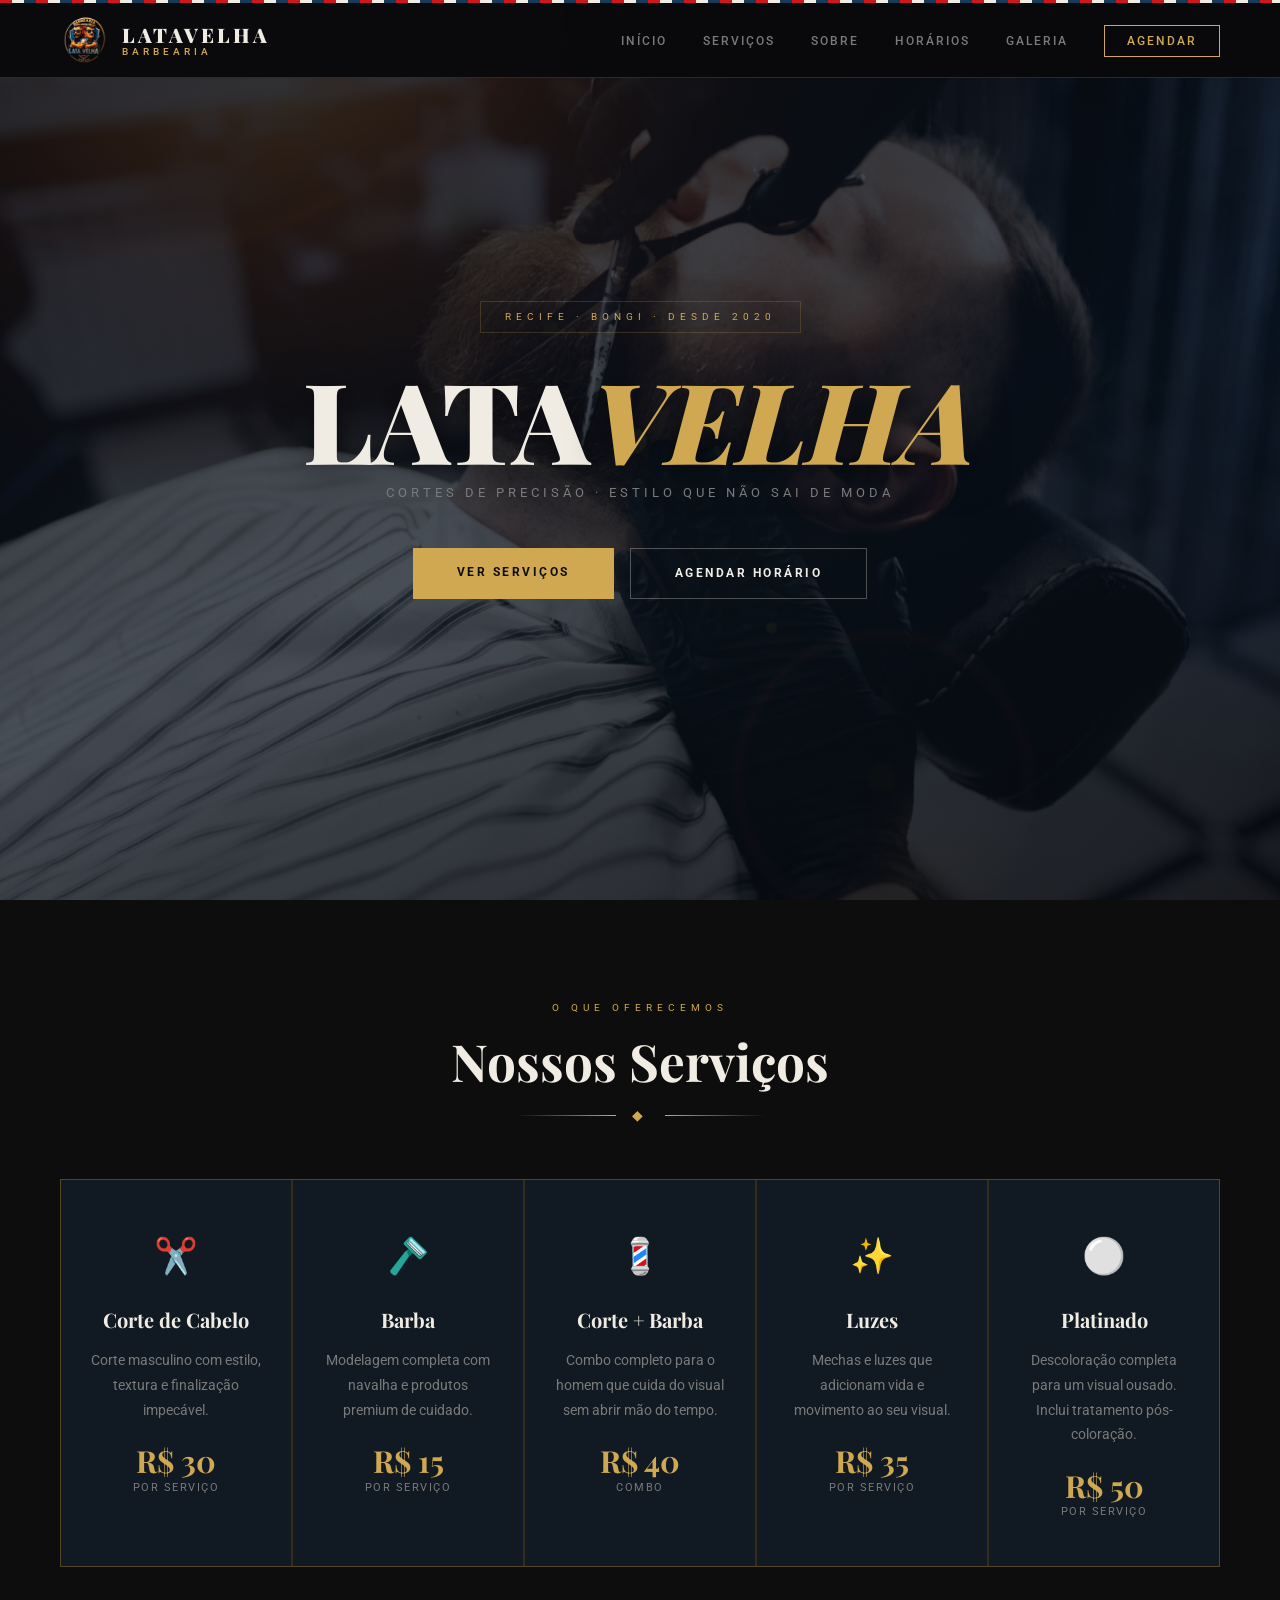
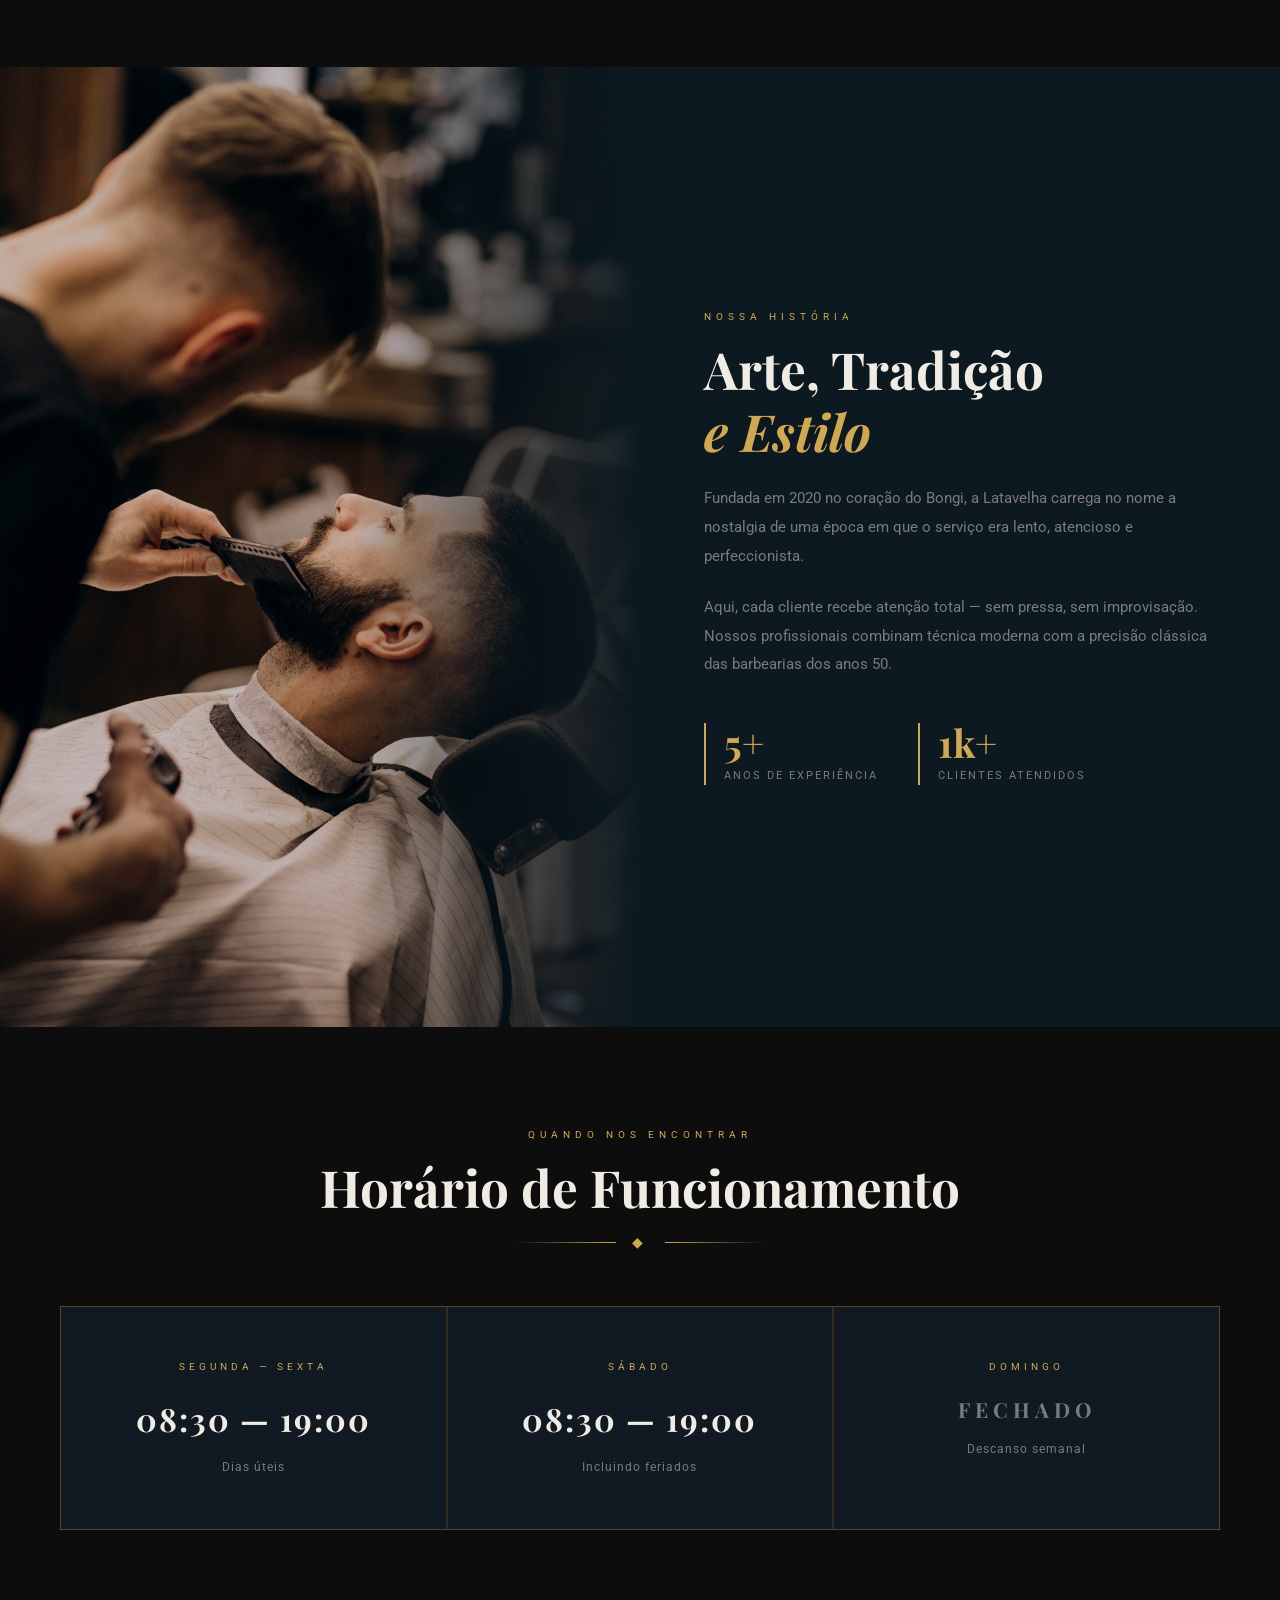
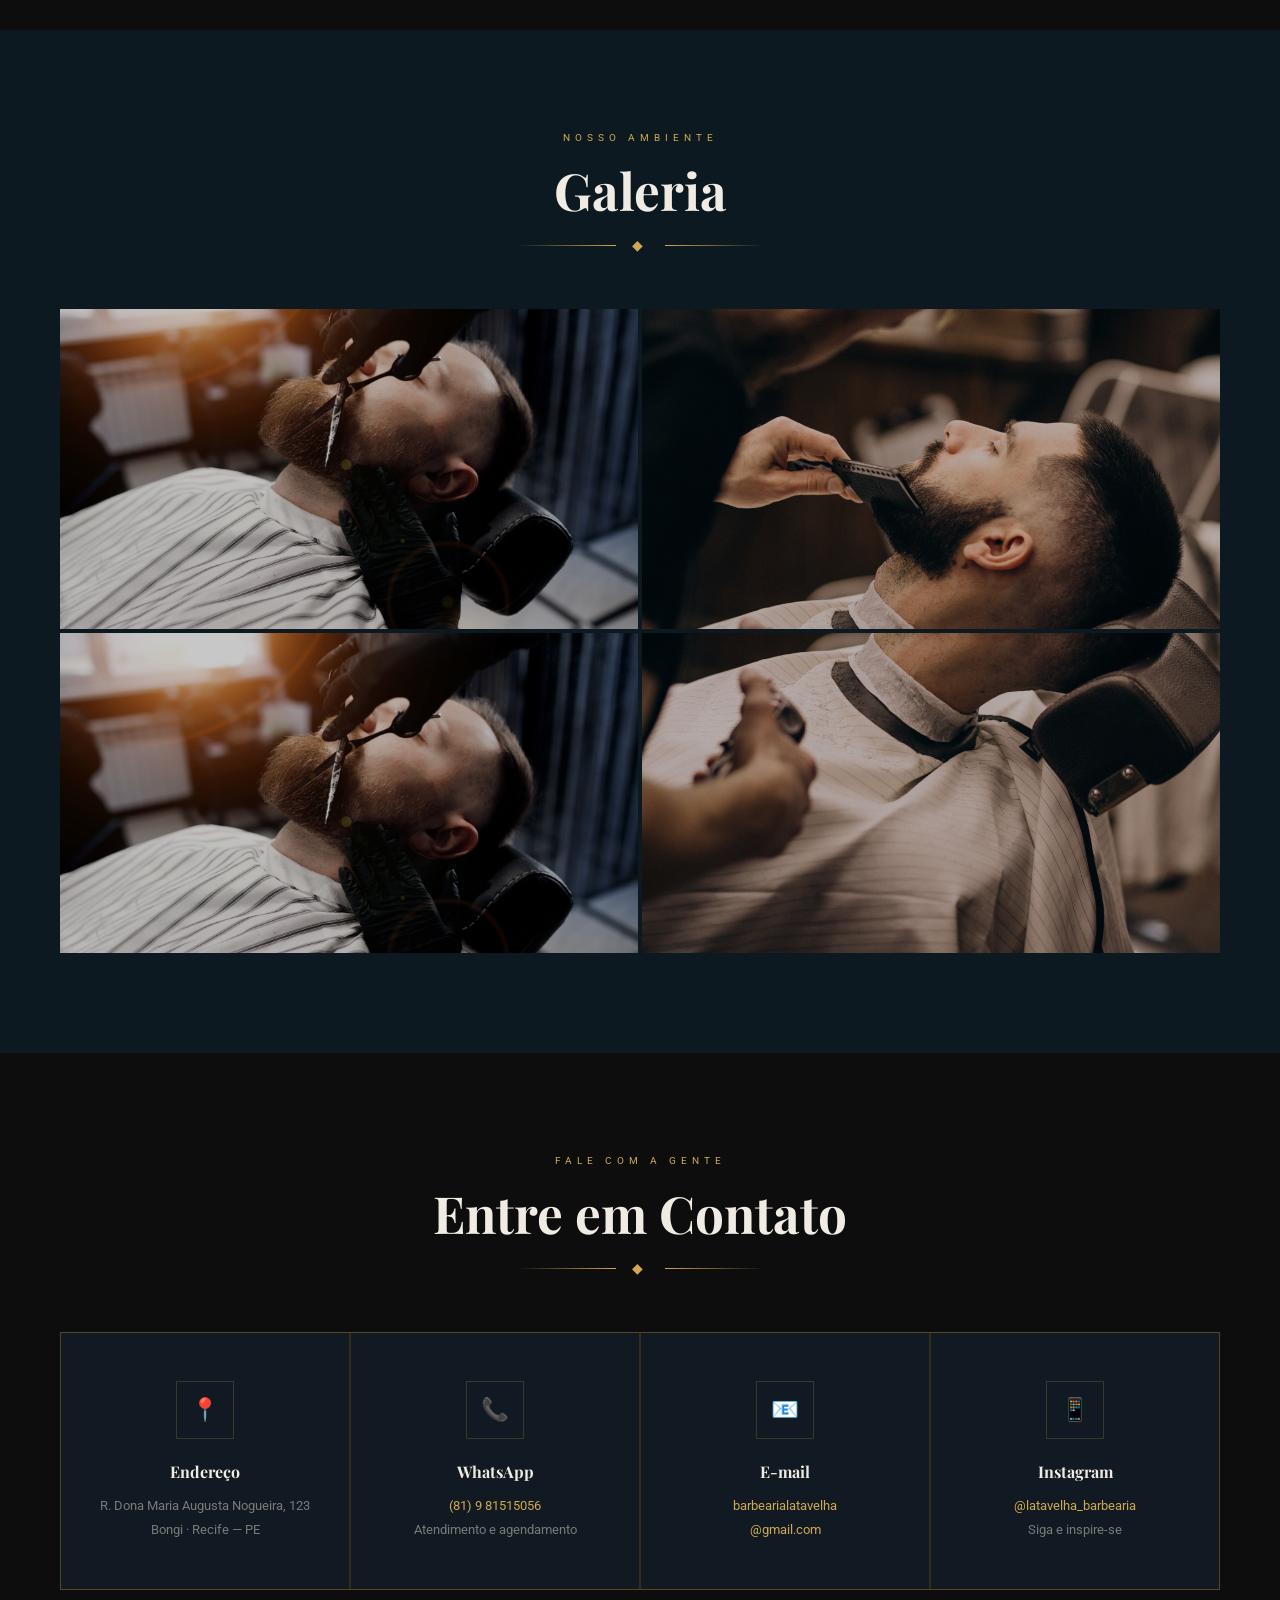
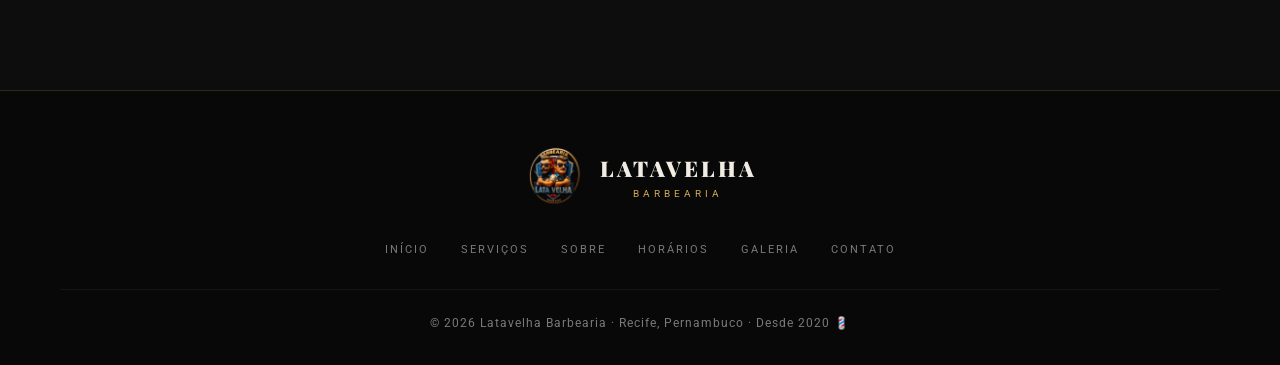
==== index.htm @ b2f41d65 "Update" ====
<!DOCTYPE html>
<html lang="pt-BR">
<head>
  <meta charset="UTF-8">
  <meta name="viewport" content="width=device-width, initial-scale=1.0">
  <title>Latavelha Barbearia — Recife</title>
  <link rel="preconnect" href="https://fonts.googleapis.com">
  <link rel="preconnect" href="https://fonts.gstatic.com" crossorigin>
  <link href="https://fonts.googleapis.com/css2?family=Playfair+Display:ital,wght@0,400;0,700;0,900;1,400&family=Roboto:wght@300;400;500;700&display=swap" rel="stylesheet">
  <link rel="stylesheet" href="style.css">
</head>
<body>

  <!-- NAVBAR -->
  <nav>
    <div class="pole-stripe"></div>
    <div class="nav-inner">
      <a href="#inicio" class="nav-logo">
        <img src="images/Logo.png" alt="Latavelha Barbearia">
        <div class="nav-logo-text">
          <span class="brand-main">Latavelha</span>
          <span class="brand-sub">Barbearia</span>
        </div>
      </a>
      <ul class="nav-links">
        <li><a href="#inicio">Início</a></li>
        <li><a href="#servicos">Serviços</a></li>
        <li><a href="#sobre">Sobre</a></li>
        <li><a href="#horarios">Horários</a></li>
        <li><a href="#galeria">Galeria</a></li>
        <li><a href="#contato" class="nav-cta">Agendar</a></li>
      </ul>
    </div>
  </nav>

  <!-- HERO -->
  <section class="hero" id="inicio">
    <div class="hero-bg"></div>
    <div class="particle" style="left: 10%; animation-delay: 0s;"></div>
    <div class="particle" style="left: 28%; animation-delay: 3s;"></div>
    <div class="particle" style="left: 52%; animation-delay: 6s;"></div>
    <div class="particle" style="left: 74%; animation-delay: 9s;"></div>
    <div class="particle" style="left: 90%; animation-delay: 12s;"></div>
    <div class="hero-content">
      <span class="hero-badge">Recife · Bongi · Desde 2020</span>
      <h1>LATA<em>VELHA</em></h1>
      <p class="hero-tagline">Cortes de precisão · Estilo que não sai de moda</p>
      <div class="hero-actions">
        <a href="#servicos" class="btn btn-primary">Ver Serviços</a>
        <a href="#contato" class="btn btn-outline">Agendar Horário</a>
      </div>
    </div>
  </section>

  <!-- SERVIÇOS -->
  <section class="section-wrap" id="servicos">
    <div class="container">
      <span class="section-label reveal">O que oferecemos</span>
      <h2 class="section-title reveal">Nossos Serviços</h2>
      <div class="ornament reveal">◆</div>

      <div class="services-grid">
        <div class="service-card reveal">
          <span class="service-icon">✂️</span>
          <h3>Corte de Cabelo</h3>
          <p>Corte masculino com estilo, textura e finalização impecável.</p>
          <div class="price">R$ 30<small>por serviço</small></div>
        </div>

        <div class="service-card reveal">
          <span class="service-icon">🪒</span>
          <h3>Barba</h3>
          <p>Modelagem completa com navalha e produtos premium de cuidado.</p>
          <div class="price">R$ 15<small>por serviço</small></div>
        </div>

        <div class="service-card reveal">
          <span class="service-icon">💈</span>
          <h3>Corte + Barba</h3>
          <p>Combo completo para o homem que cuida do visual sem abrir mão do tempo.</p>
          <div class="price">R$ 40<small>combo</small></div>
        </div>

        <div class="service-card reveal">
          <span class="service-icon">✨</span>
          <h3>Luzes</h3>
          <p>Mechas e luzes que adicionam vida e movimento ao seu visual.</p>
          <div class="price">R$ 35<small>por serviço</small></div>
        </div>

        <div class="service-card reveal">
          <span class="service-icon">⚪</span>
          <h3>Platinado</h3>
          <p>Descoloração completa para um visual ousado. Inclui tratamento pós-coloração.</p>
          <div class="price">R$ 50<small>por serviço</small></div>
        </div>
      </div>
    </div>
  </section>

  <!-- SOBRE -->
  <section id="sobre" style="padding: 0;">
    <div class="about-split">
      <div class="about-image reveal">
        <img src="images/barbershop02.jpg" alt="Interior da Latavelha Barbearia">
      </div>
      <div class="about-content reveal">
        <span class="section-label">Nossa história</span>
        <h2 class="section-title">Arte, Tradição<br><em style="color: var(--gold); font-style: italic;">e Estilo</em></h2>
        <p>Fundada em 2020 no coração do Bongi, a Latavelha carrega no nome a nostalgia de uma época em que o serviço era lento, atencioso e perfeccionista.</p>
        <p>Aqui, cada cliente recebe atenção total — sem pressa, sem improvisação. Nossos profissionais combinam técnica moderna com a precisão clássica das barbearias dos anos 50.</p>
        <div class="about-stat">
          <div class="stat-item">
            <div class="stat-number">5+</div>
            <div class="stat-label">Anos de experiência</div>
          </div>
          <div class="stat-item">
            <div class="stat-number">1k+</div>
            <div class="stat-label">Clientes atendidos</div>
          </div>
        </div>
      </div>
    </div>
  </section>

  <!-- HORÁRIOS -->
  <section class="section-wrap" id="horarios">
    <div class="container">
      <span class="section-label reveal">Quando nos encontrar</span>
      <h2 class="section-title reveal">Horário de Funcionamento</h2>
      <div class="ornament reveal">◆</div>

      <div class="hours-container reveal">
        <div class="hours-block">
          <div class="day-label">Segunda — Sexta</div>
          <div class="time-display">08:30 — 19:00</div>
          <div class="day-range">Dias úteis</div>
        </div>
        <div class="hours-block">
          <div class="day-label">Sábado</div>
          <div class="time-display">08:30 — 19:00</div>
          <div class="day-range">Incluindo feriados</div>
        </div>
        <div class="hours-block">
          <div class="day-label">Domingo</div>
          <div class="time-display closed">FECHADO</div>
          <div class="day-range">Descanso semanal</div>
        </div>
      </div>
    </div>
  </section>

  <!-- GALERIA -->
  <section class="section-wrap alt" id="galeria">
    <div class="container">
      <span class="section-label reveal">Nosso ambiente</span>
      <h2 class="section-title reveal">Galeria</h2>
      <div class="ornament reveal">◆</div>

      <div class="gallery-grid reveal">
        <div class="gallery-item">
          <img src="images/barbershop01.jpg" alt="Serviço de barba">
          <div class="gallery-item-overlay">
            <span class="gallery-item-label">Barba com navalha</span>
          </div>
        </div>
        <div class="gallery-item">
          <img src="images/barbershop02.jpg" alt="Corte de cabelo">
          <div class="gallery-item-overlay">
            <span class="gallery-item-label">Corte com precisão</span>
          </div>
        </div>
        <div class="gallery-item">
          <img src="images/barbershop01.jpg" alt="Detalhe do trabalho" style="object-position: top;">
          <div class="gallery-item-overlay">
            <span class="gallery-item-label">Atenção ao detalhe</span>
          </div>
        </div>
        <div class="gallery-item">
          <img src="images/barbershop02.jpg" alt="Barbeiro profissional" style="object-position: bottom;">
          <div class="gallery-item-overlay">
            <span class="gallery-item-label">Profissionais dedicados</span>
          </div>
        </div>
      </div>
    </div>
  </section>

  <!-- CONTATO -->
  <section class="section-wrap" id="contato">
    <div class="container">
      <span class="section-label reveal">Fale com a gente</span>
      <h2 class="section-title reveal">Entre em Contato</h2>
      <div class="ornament reveal">◆</div>

      <div class="contact-grid reveal">
        <div class="contact-card">
          <div class="contact-icon">📍</div>
          <h4>Endereço</h4>
          <p>R. Dona Maria Augusta Nogueira, 123<br>Bongi · Recife — PE</p>
        </div>
        <div class="contact-card">
          <div class="contact-icon">📞</div>
          <h4>WhatsApp</h4>
          <p><a href="https://wa.me/5581981515056">(81) 9 81515056</a><br>Atendimento e agendamento</p>
        </div>
        <div class="contact-card">
          <div class="contact-icon">📧</div>
          <h4>E-mail</h4>
          <p><a href="mailto:barbearialatavelha@gmail.com">barbearialatavelha<br>@gmail.com</a></p>
        </div>
        <div class="contact-card">
          <div class="contact-icon">📱</div>
          <h4>Instagram</h4>
          <p><a href="https://instagram.com/latavelha_barbearia" target="_blank">@latavelha_barbearia</a><br>Siga e inspire-se</p>
        </div>
      </div>
    </div>
  </section>

  <!-- FOOTER -->
  <footer>
    <div class="footer-logo">
      <img src="images/Logo.png" alt="Logo Latavelha Barbearia">
      <div class="footer-logo-text">
        <div class="brand-main">Latavelha</div>
        <div class="brand-sub">Barbearia</div>
      </div>
    </div>
    <ul class="footer-nav">
      <li><a href="#inicio">Início</a></li>
      <li><a href="#servicos">Serviços</a></li>
      <li><a href="#sobre">Sobre</a></li>
      <li><a href="#horarios">Horários</a></li>
      <li><a href="#galeria">Galeria</a></li>
      <li><a href="#contato">Contato</a></li>
    </ul>
    <div class="footer-divider"></div>
    <p class="copy">© 2026 Latavelha Barbearia · Recife, Pernambuco · Desde 2020 💈</p>
  </footer>

  <script>
    // Scroll reveal via IntersectionObserver
    const observer = new IntersectionObserver((entries) => {
      entries.forEach(entry => {
        if (entry.isIntersecting) {
          entry.target.classList.add('active');
        }
      });
    }, { threshold: 0.1, rootMargin: '0px 0px -60px 0px' });

    document.querySelectorAll('.reveal').forEach(el => observer.observe(el));

    // Navbar shadow on scroll
    const navbar = document.querySelector('nav');
    window.addEventListener('scroll', () => {
      navbar.style.boxShadow = window.scrollY > 60
        ? '0 4px 28px rgba(0,0,0,0.55)'
        : 'none';
    }, { passive: true });

    // Hero parallax
    const heroBg = document.querySelector('.hero-bg');
    window.addEventListener('scroll', () => {
      const scrolled = window.scrollY;
      if (scrolled < window.innerHeight) {
        heroBg.style.transform = `scale(1.05) translateY(${scrolled * 0.28}px)`;
      }
    }, { passive: true });
  </script>

</body>
</html>
---- style.css ----
/* ================================================
   LATAVELHA BARBEARIA — Stylesheet
   Modern Classic · Estética Anos 50
   ================================================ */

/* ===== TOKENS ===== */
:root {
  --bg-main:     #0d0d0d;
  --bg-surface:  #0c1920;
  --bg-card:     #111a22;
  --gold:        #cfa851;
  --gold-light:  #e8c97d;
  --gold-dark:   #8a6420;
  --red:         #cc181e;
  --text-primary:   #f0ece4;
  --text-secondary: #7a7a7a;
  --border-gold: rgba(207, 168, 81, 0.2);
  --transition:  0.35s cubic-bezier(0.4, 0, 0.2, 1);
}

/* ===== RESET ===== */
*, *::before, *::after {
  margin: 0;
  padding: 0;
  box-sizing: border-box;
}

html { scroll-behavior: smooth; }

body {
  font-family: 'Roboto', sans-serif;
  background-color: var(--bg-main);
  color: var(--text-primary);
  overflow-x: hidden;
  line-height: 1.6;
}

img { display: block; max-width: 100%; }

/* ===== ORNAMENTAL DIVIDER ===== */
.ornament {
  display: flex;
  align-items: center;
  justify-content: center;
  gap: 16px;
  margin: 12px 0 52px;
  color: var(--gold);
  font-size: 0.9rem;
  letter-spacing: 6px;
}

.ornament::before,
.ornament::after {
  content: '';
  flex: 1;
  max-width: 100px;
  height: 1px;
  background: linear-gradient(90deg, transparent, var(--gold));
}

.ornament::after {
  background: linear-gradient(90deg, var(--gold), transparent);
}

/* ===== BARBER POLE STRIPE ===== */
.pole-stripe {
  height: 3px;
  background: repeating-linear-gradient(
    90deg,
    var(--red)        0px,  var(--red)        12px,
    var(--text-primary) 12px, var(--text-primary) 24px,
    #1a3a5c           24px, #1a3a5c           36px
  );
}

/* ===== NAVBAR ===== */
nav {
  position: fixed;
  top: 0;
  left: 0;
  width: 100%;
  z-index: 1000;
}

.nav-inner {
  display: flex;
  justify-content: space-between;
  align-items: center;
  padding: 12px 60px;
  background: rgba(10, 10, 12, 0.97);
  backdrop-filter: blur(12px);
  border-bottom: 1px solid var(--border-gold);
}

.nav-logo {
  display: flex;
  align-items: center;
  gap: 12px;
  text-decoration: none;
}

.nav-logo img {
  height: 50px;
  width: auto;
  object-fit: contain;
}

.nav-logo-text {
  display: flex;
  flex-direction: column;
  line-height: 1.15;
}

.nav-logo-text .brand-main {
  font-family: 'Playfair Display', serif;
  font-size: 1.25rem;
  font-weight: 900;
  color: var(--text-primary);
  letter-spacing: 3px;
  text-transform: uppercase;
}

.nav-logo-text .brand-sub {
  font-size: 0.6rem;
  font-weight: 500;
  letter-spacing: 4px;
  color: var(--gold);
  text-transform: uppercase;
}

.nav-links {
  display: flex;
  gap: 36px;
  list-style: none;
}

.nav-links a {
  color: var(--text-secondary);
  text-decoration: none;
  font-size: 0.75rem;
  font-weight: 500;
  letter-spacing: 2px;
  text-transform: uppercase;
  transition: color var(--transition);
  position: relative;
  padding-bottom: 4px;
}

.nav-links a::after {
  content: '';
  position: absolute;
  bottom: 0;
  left: 0;
  width: 0;
  height: 1px;
  background: var(--gold);
  transition: width var(--transition);
}

.nav-links a:hover { color: var(--gold); }
.nav-links a:hover::after { width: 100%; }

.nav-cta {
  padding: 8px 22px !important;
  border: 1px solid var(--gold) !important;
  color: var(--gold) !important;
}

.nav-cta::after { display: none !important; }

.nav-cta:hover {
  background: var(--gold) !important;
  color: var(--bg-main) !important;
}

/* ===== HERO ===== */
.hero {
  height: 100vh;
  position: relative;
  display: flex;
  align-items: center;
  justify-content: center;
  overflow: hidden;
}

.hero-bg {
  position: absolute;
  inset: 0;
  background-image: url('images/barbershop01.jpg');
  background-size: cover;
  background-position: center 30%;
  transform: scale(1.05);
  will-change: transform;
}

.hero-bg::after {
  content: '';
  position: absolute;
  inset: 0;
  background: linear-gradient(
    160deg,
    rgba(8, 10, 15, 0.88) 0%,
    rgba(10, 20, 32, 0.72) 55%,
    rgba(8, 10, 15, 0.92) 100%
  );
}

.hero-content {
  position: relative;
  z-index: 2;
  text-align: center;
  padding: 0 20px;
  max-width: 880px;
}

.hero-badge {
  display: inline-block;
  font-size: 0.65rem;
  letter-spacing: 5px;
  text-transform: uppercase;
  color: var(--gold);
  border: 1px solid var(--border-gold);
  padding: 7px 24px;
  margin-bottom: 30px;
}

.hero h1 {
  font-family: 'Playfair Display', serif;
  font-size: clamp(3.2rem, 9vw, 7rem);
  font-weight: 900;
  line-height: 1.0;
  color: var(--text-primary);
  text-shadow: 0 4px 40px rgba(0, 0, 0, 0.6);
  margin-bottom: 8px;
}

.hero h1 em {
  font-style: italic;
  color: var(--gold);
}

.hero-tagline {
  font-size: 0.8rem;
  letter-spacing: 4px;
  text-transform: uppercase;
  color: var(--text-secondary);
  margin-bottom: 44px;
}

.hero-actions {
  display: flex;
  gap: 16px;
  justify-content: center;
  flex-wrap: wrap;
}

/* ===== BUTTONS ===== */
.btn {
  display: inline-block;
  padding: 15px 44px;
  font-size: 0.75rem;
  font-weight: 700;
  letter-spacing: 2.5px;
  text-transform: uppercase;
  text-decoration: none;
  transition: all var(--transition);
  cursor: pointer;
  border: none;
}

.btn-primary {
  background: var(--gold);
  color: var(--bg-main);
}

.btn-primary:hover {
  background: var(--gold-light);
  transform: translateY(-3px);
  box-shadow: 0 12px 32px rgba(207, 168, 81, 0.35);
}

.btn-outline {
  background: transparent;
  color: var(--text-primary);
  border: 1px solid rgba(240, 236, 228, 0.3);
}

.btn-outline:hover {
  border-color: var(--gold);
  color: var(--gold);
  transform: translateY(-3px);
}

/* ===== SCROLL REVEAL ===== */
.reveal {
  opacity: 0;
  transform: translateY(48px);
  transition: opacity 0.7s ease, transform 0.7s ease;
}

.reveal.active {
  opacity: 1;
  transform: translateY(0);
}

/* ===== SECTION LAYOUT ===== */
.section-wrap {
  padding: 100px 60px;
}

.section-wrap.alt {
  background-color: var(--bg-surface);
}

.container {
  max-width: 1200px;
  margin: 0 auto;
}

.section-label {
  display: block;
  text-align: center;
  font-size: 0.65rem;
  letter-spacing: 5px;
  text-transform: uppercase;
  color: var(--gold);
  margin-bottom: 14px;
}

.section-title {
  font-family: 'Playfair Display', serif;
  font-size: clamp(2rem, 5vw, 3.2rem);
  font-weight: 700;
  text-align: center;
  color: var(--text-primary);
  line-height: 1.2;
}

/* ===== SERVICES ===== */
.services-grid {
  display: grid;
  grid-template-columns: repeat(auto-fit, minmax(220px, 1fr));
  gap: 2px;
  background: var(--border-gold);
  border: 1px solid var(--border-gold);
}

.service-card {
  background: var(--bg-card);
  padding: 48px 30px;
  text-align: center;
  position: relative;
  overflow: hidden;
  transition: background var(--transition);
}

.service-card::before {
  content: '';
  position: absolute;
  top: 0;
  left: 0;
  right: 0;
  height: 2px;
  background: var(--gold);
  transform: scaleX(0);
  transition: transform var(--transition);
}

.service-card:hover {
  background: #152030;
}

.service-card:hover::before {
  transform: scaleX(1);
}

.service-icon {
  font-size: 2.2rem;
  margin-bottom: 20px;
  display: block;
}

.service-card h3 {
  font-family: 'Playfair Display', serif;
  font-size: 1.25rem;
  font-weight: 700;
  color: var(--text-primary);
  margin-bottom: 12px;
}

.service-card p {
  color: var(--text-secondary);
  font-size: 0.88rem;
  line-height: 1.75;
  margin-bottom: 24px;
}

.price {
  font-family: 'Playfair Display', serif;
  font-size: 1.9rem;
  font-weight: 700;
  color: var(--gold);
  line-height: 1;
}

.price small {
  font-family: 'Roboto', sans-serif;
  font-size: 0.7rem;
  color: var(--text-secondary);
  font-weight: 400;
  display: block;
  margin-top: 5px;
  letter-spacing: 1.5px;
  text-transform: uppercase;
}

/* ===== ABOUT / SPLIT ===== */
.about-split {
  display: grid;
  grid-template-columns: 1fr 1fr;
  gap: 0;
  min-height: 560px;
}

.about-image {
  position: relative;
  overflow: hidden;
}

.about-image img {
  width: 100%;
  height: 100%;
  object-fit: cover;
  filter: brightness(0.82) contrast(1.05) saturate(0.9);
  transition: transform 0.65s ease;
}

.about-image:hover img {
  transform: scale(1.04);
}

.about-image::after {
  content: '';
  position: absolute;
  inset: 0;
  background: linear-gradient(90deg, transparent 55%, var(--bg-surface) 100%);
  pointer-events: none;
}

.about-content {
  background: var(--bg-surface);
  padding: 80px 64px;
  display: flex;
  flex-direction: column;
  justify-content: center;
}

.about-content .section-label { text-align: left; }
.about-content .section-title { text-align: left; }

.about-content p {
  color: var(--text-secondary);
  margin-top: 22px;
  font-size: 0.95rem;
  line-height: 1.9;
}

.about-stat {
  display: flex;
  gap: 40px;
  margin-top: 44px;
}

.stat-item {
  border-left: 2px solid var(--gold);
  padding-left: 18px;
}

.stat-number {
  font-family: 'Playfair Display', serif;
  font-size: 2.4rem;
  font-weight: 700;
  color: var(--gold);
  line-height: 1;
}

.stat-label {
  font-size: 0.7rem;
  letter-spacing: 2px;
  text-transform: uppercase;
  color: var(--text-secondary);
  margin-top: 5px;
}

/* ===== HOURS ===== */
.hours-container {
  display: grid;
  grid-template-columns: repeat(3, 1fr);
  gap: 2px;
  background: var(--border-gold);
  border: 1px solid var(--border-gold);
}

.hours-block {
  background: var(--bg-card);
  padding: 52px 30px;
  text-align: center;
}

.hours-block .day-label {
  font-size: 0.65rem;
  letter-spacing: 4px;
  text-transform: uppercase;
  color: var(--gold);
  margin-bottom: 18px;
}

.hours-block .time-display {
  font-family: 'Playfair Display', serif;
  font-size: 2rem;
  font-weight: 700;
  color: var(--text-primary);
  letter-spacing: 2px;
}

.hours-block .time-display.closed {
  color: var(--text-secondary);
  font-size: 1.3rem;
  letter-spacing: 5px;
}

.hours-block .day-range {
  font-size: 0.78rem;
  color: var(--text-secondary);
  margin-top: 12px;
  letter-spacing: 1px;
}

/* ===== GALLERY ===== */
.gallery-grid {
  display: grid;
  grid-template-columns: repeat(2, 1fr);
  grid-template-rows: repeat(2, 320px);
  gap: 4px;
}

.gallery-item {
  position: relative;
  overflow: hidden;
  cursor: pointer;
}

.gallery-item img {
  width: 100%;
  height: 100%;
  object-fit: cover;
  transition: transform 0.65s ease;
  filter: brightness(0.78) saturate(0.85);
}

.gallery-item:hover img {
  transform: scale(1.06);
  filter: brightness(0.88) saturate(1);
}

.gallery-item-overlay {
  position: absolute;
  inset: 0;
  background: linear-gradient(to top, rgba(0, 0, 0, 0.72) 0%, transparent 55%);
  display: flex;
  align-items: flex-end;
  padding: 28px;
  opacity: 0;
  transition: opacity var(--transition);
}

.gallery-item:hover .gallery-item-overlay { opacity: 1; }

.gallery-item-label {
  font-family: 'Playfair Display', serif;
  font-size: 1.1rem;
  color: var(--text-primary);
  letter-spacing: 1px;
}

/* ===== CONTACT ===== */
.contact-grid {
  display: grid;
  grid-template-columns: repeat(4, 1fr);
  gap: 2px;
  background: var(--border-gold);
  border: 1px solid var(--border-gold);
}

.contact-card {
  background: var(--bg-card);
  padding: 48px 24px;
  text-align: center;
  transition: background var(--transition);
}

.contact-card:hover { background: #152030; }

.contact-icon {
  width: 58px;
  height: 58px;
  border: 1px solid var(--border-gold);
  display: flex;
  align-items: center;
  justify-content: center;
  margin: 0 auto 20px;
  font-size: 1.4rem;
  transition: all var(--transition);
}

.contact-card:hover .contact-icon {
  border-color: var(--gold);
  background: rgba(207, 168, 81, 0.07);
}

.contact-card h4 {
  font-family: 'Playfair Display', serif;
  font-size: 1rem;
  color: var(--text-primary);
  margin-bottom: 10px;
}

.contact-card p {
  color: var(--text-secondary);
  font-size: 0.83rem;
  line-height: 1.75;
}

.contact-card a {
  color: var(--gold);
  text-decoration: none;
  transition: color var(--transition);
}

.contact-card a:hover { color: var(--gold-light); }

/* ===== FOOTER ===== */
footer {
  background: #080808;
  border-top: 1px solid var(--border-gold);
  padding: 54px 60px 32px;
  text-align: center;
}

.footer-logo {
  display: flex;
  align-items: center;
  justify-content: center;
  gap: 14px;
  margin-bottom: 28px;
}

.footer-logo img { height: 62px; }

.footer-logo-text .brand-main {
  font-family: 'Playfair Display', serif;
  font-size: 1.35rem;
  font-weight: 900;
  color: var(--text-primary);
  letter-spacing: 3px;
  text-transform: uppercase;
}

.footer-logo-text .brand-sub {
  font-size: 0.6rem;
  letter-spacing: 4px;
  color: var(--gold);
  text-transform: uppercase;
}

.footer-nav {
  display: flex;
  justify-content: center;
  gap: 32px;
  list-style: none;
  margin: 0 0 28px;
}

.footer-nav a {
  color: var(--text-secondary);
  text-decoration: none;
  font-size: 0.7rem;
  letter-spacing: 2px;
  text-transform: uppercase;
  transition: color var(--transition);
}

.footer-nav a:hover { color: var(--gold); }

.footer-divider {
  height: 1px;
  background: rgba(255, 255, 255, 0.05);
  margin-bottom: 24px;
}

.copy {
  color: var(--text-secondary);
  font-size: 0.75rem;
  letter-spacing: 1px;
}

/* ===== FLOATING PARTICLES ===== */
.particle {
  position: absolute;
  width: 3px;
  height: 3px;
  background: var(--gold);
  border-radius: 50%;
  opacity: 0;
  animation: float-up 15s infinite;
  pointer-events: none;
}

@keyframes float-up {
  0%   { transform: translateY(0) translateX(0); opacity: 0; }
  8%   { opacity: 0.25; }
  92%  { opacity: 0.12; }
  100% { transform: translateY(-100vh) translateX(28px); opacity: 0; }
}

/* ===== RESPONSIVE ===== */
@media (max-width: 960px) {
  .nav-inner { padding: 12px 24px; }
  .nav-links { display: none; }
  .section-wrap { padding: 70px 24px; }
  .about-split { grid-template-columns: 1fr; }
  .about-image { height: 300px; }
  .about-image::after { display: none; }
  .about-content { padding: 52px 30px; }
  .hours-container { grid-template-columns: 1fr; }
  .gallery-grid {
    grid-template-columns: 1fr;
    grid-template-rows: auto;
  }
  .gallery-item { height: 240px; }
  .contact-grid { grid-template-columns: repeat(2, 1fr); }
  .footer-nav { flex-wrap: wrap; gap: 16px; }
}

@media (max-width: 600px) {
  .hero h1 { font-size: 2.8rem; }
  .services-grid { grid-template-columns: 1fr; }
  .about-stat { flex-direction: column; gap: 20px; }
  .contact-grid { grid-template-columns: 1fr; }
  .hero-actions { flex-direction: column; align-items: center; }
}
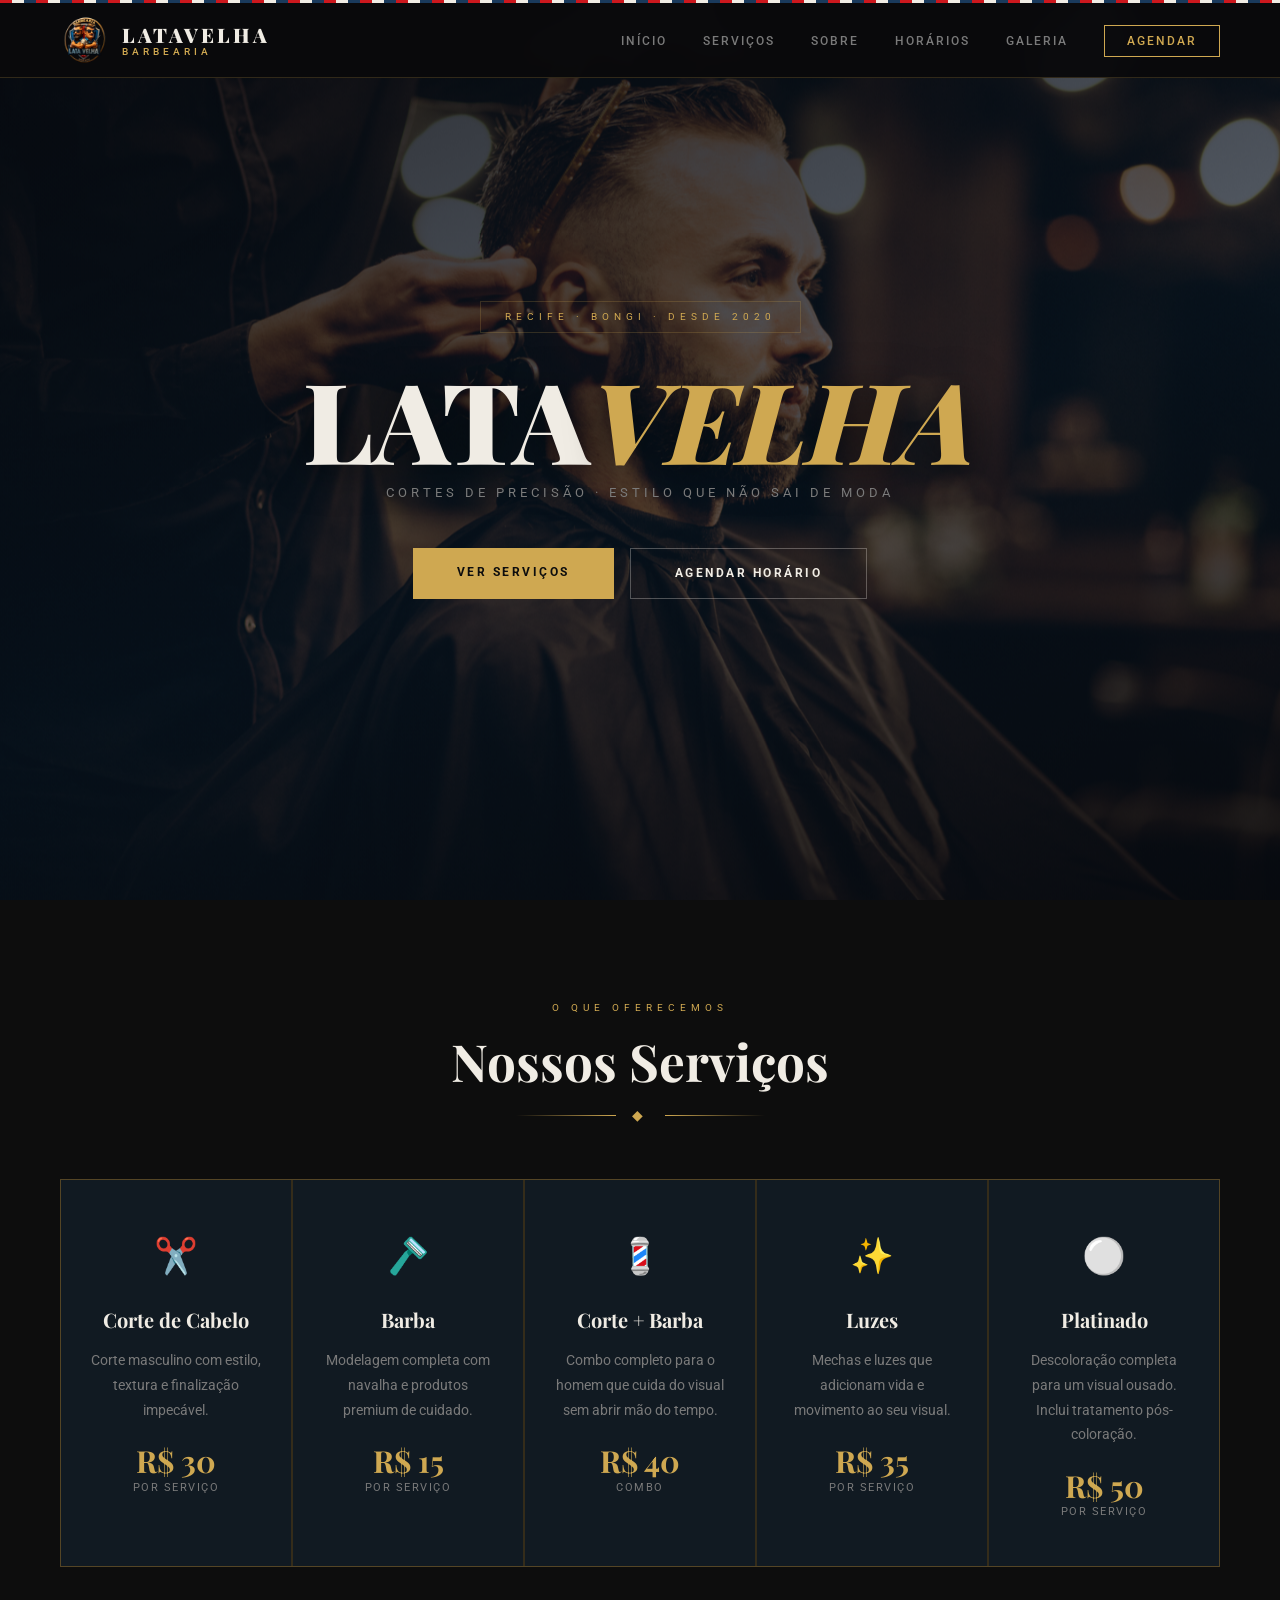
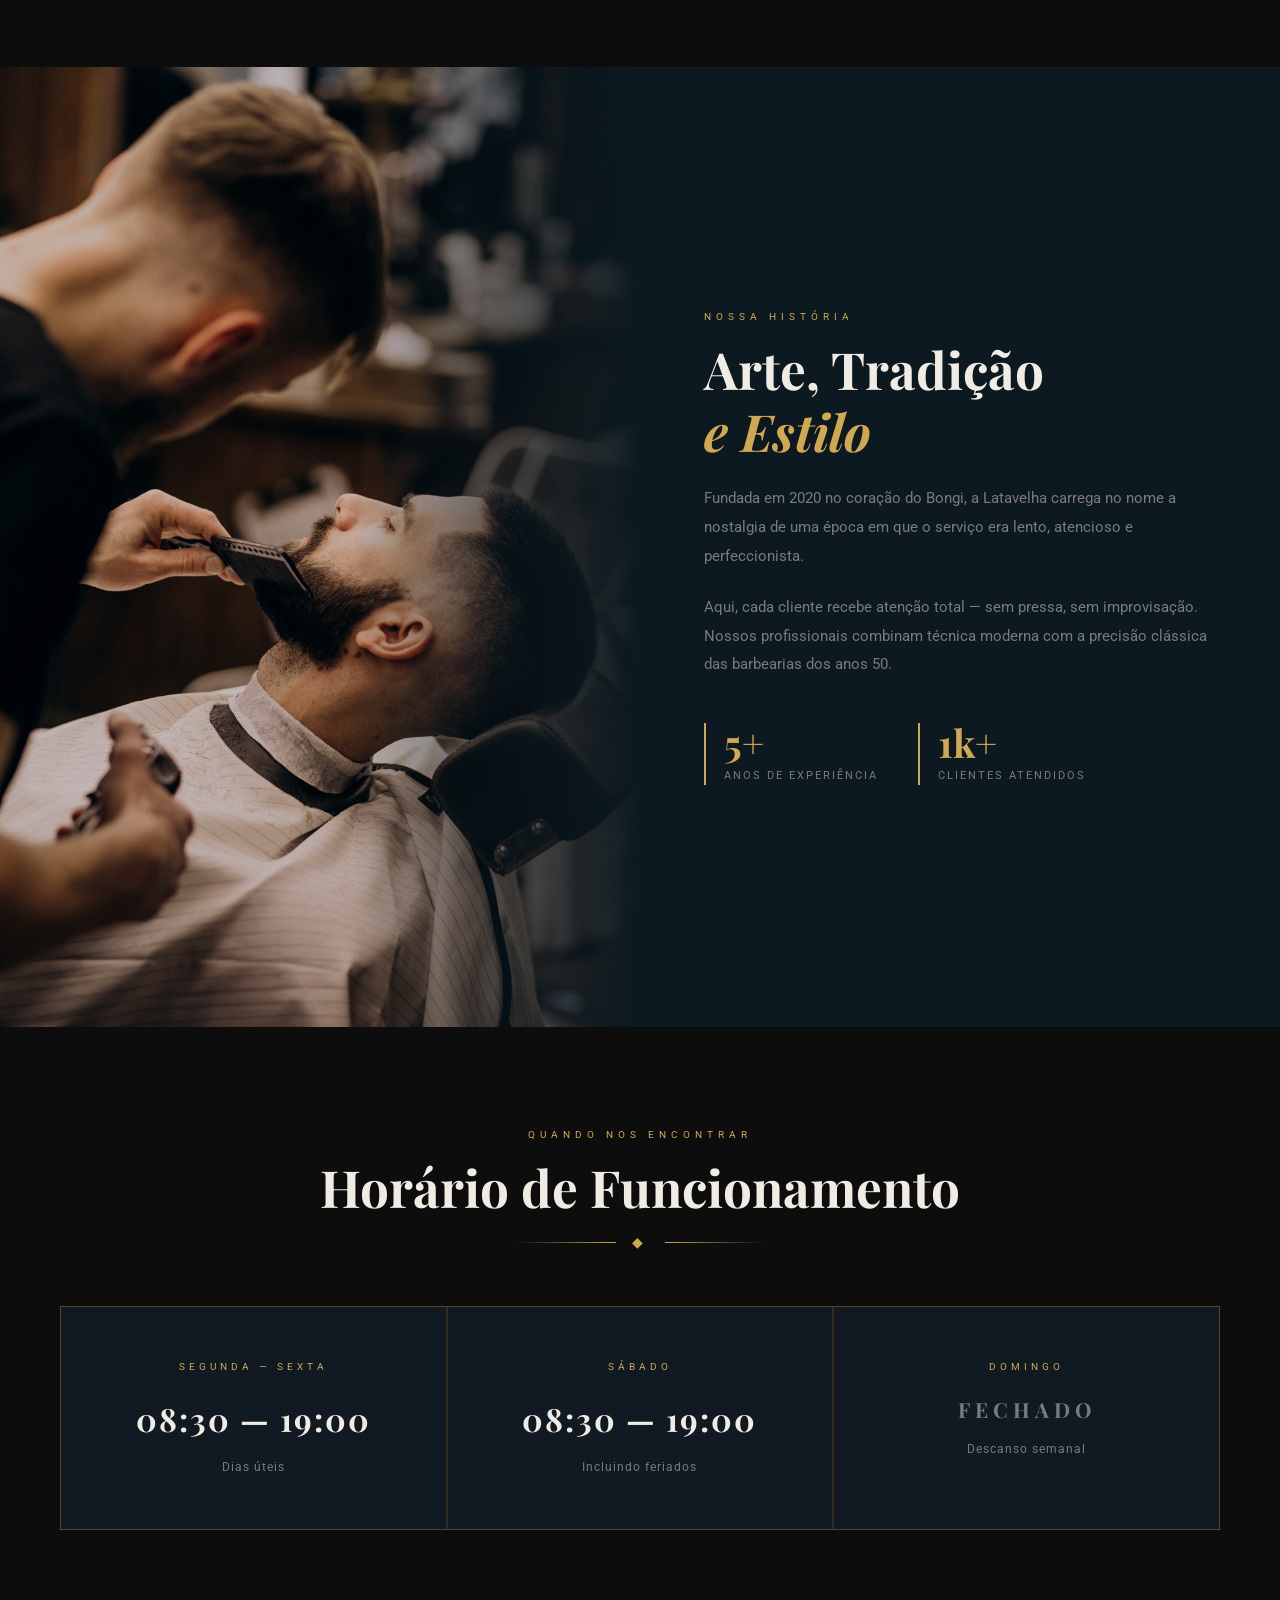
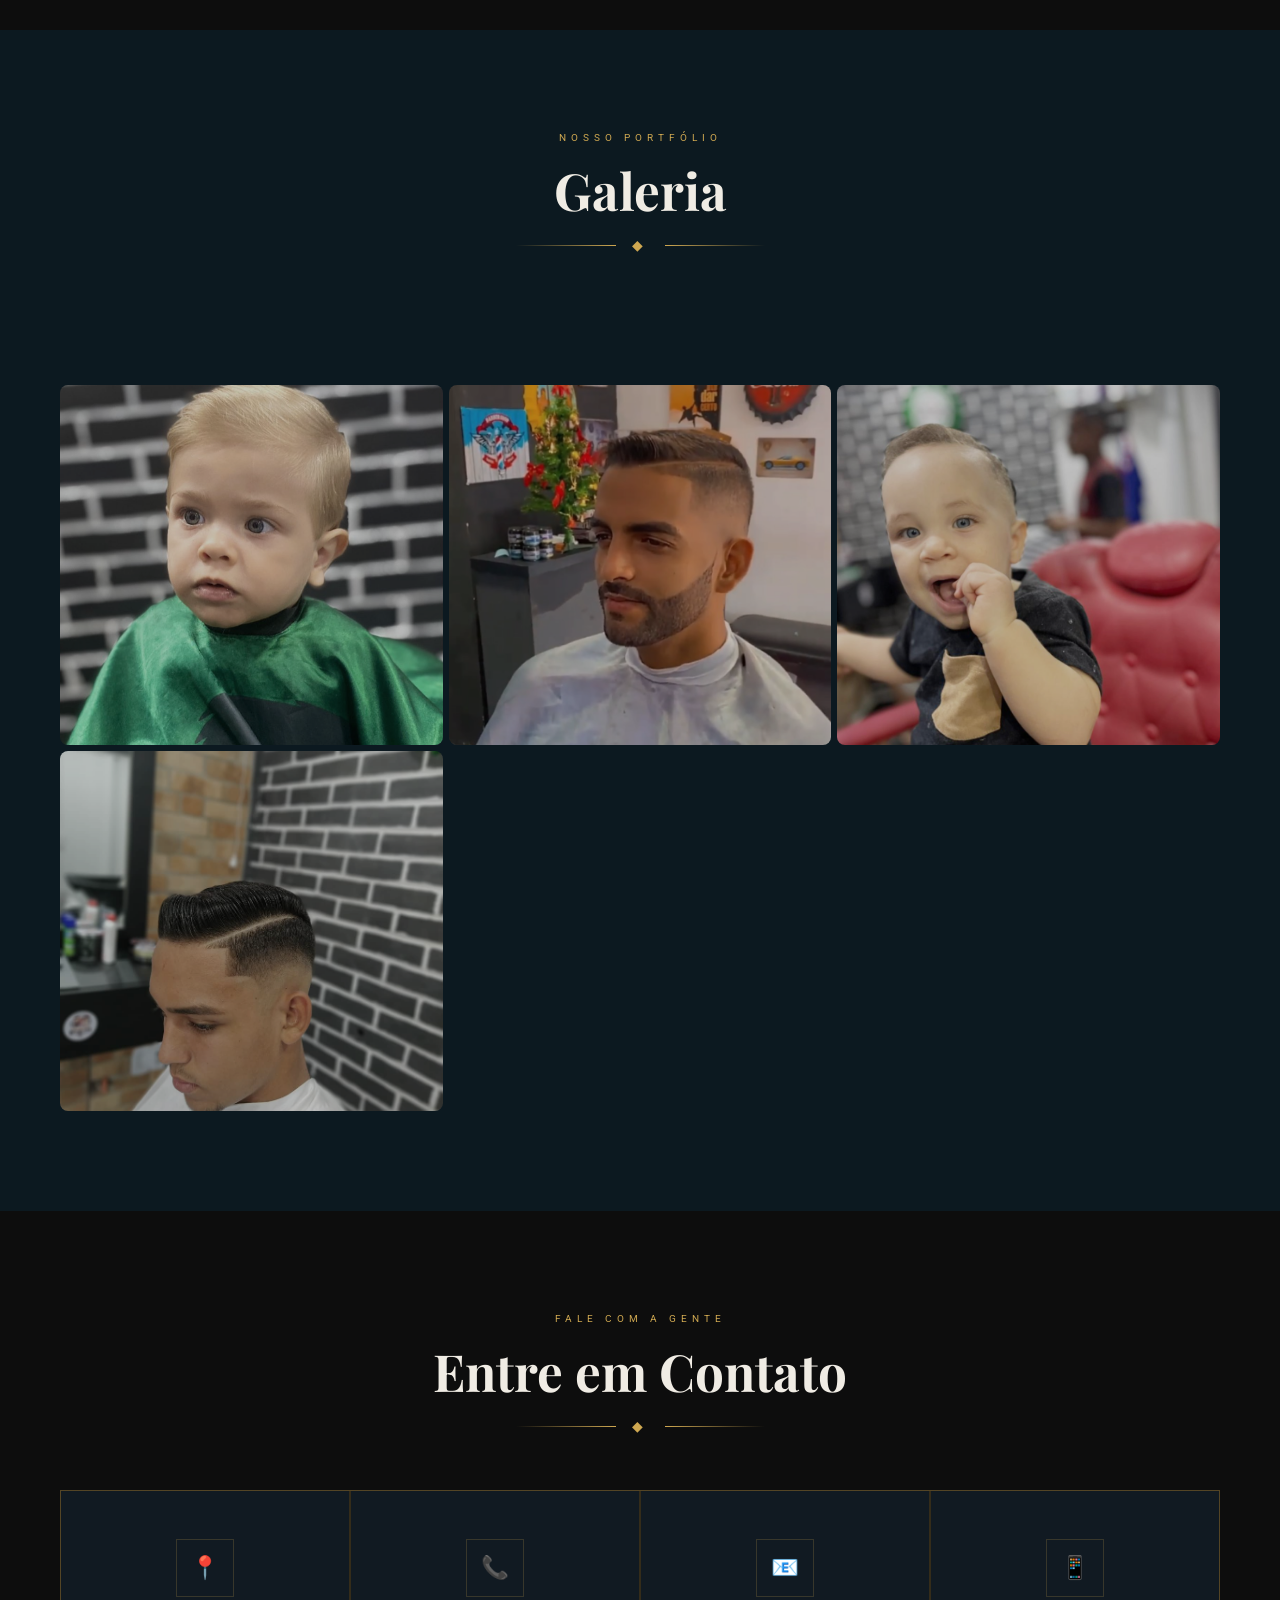
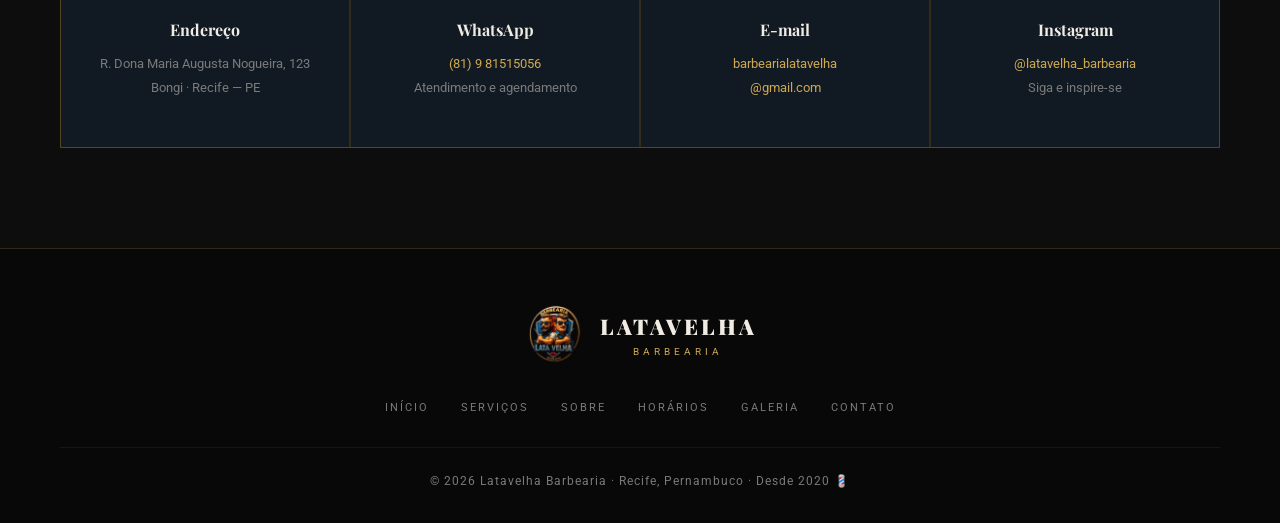
==== commit 79c20f2e: "update" ====
--- a/index.htm
+++ b/index.htm
@@ -153,38 +153,64 @@
   <!-- GALERIA -->
   <section class="section-wrap alt" id="galeria">
     <div class="container">
-      <span class="section-label reveal">Nosso ambiente</span>
+      <span class="section-label reveal">Nosso portfólio</span>
       <h2 class="section-title reveal">Galeria</h2>
       <div class="ornament reveal">◆</div>
 
-      <div class="gallery-grid reveal">
-        <div class="gallery-item">
-          <img src="images/barbershop01.jpg" alt="Serviço de barba">
+      <!-- Filtros por Categoria -->
+      <div class="gallery-filters reveal" id="gallery-filters">
+        <button class="filter-btn active" data-filter="all">Todos</button>
+        <button class="filter-btn" data-filter="adulto">Corte & Barba</button>
+        <button class="filter-btn" data-filter="kids">Barber Kids</button>
+      </div>
+
+      <div class="gallery-grid reveal" id="gallery-grid">
+        <div class="gallery-item" data-category="kids">
+          <img src="images/image01.png" alt="Corte infantil — bebê com corte social clássico" loading="lazy">
           <div class="gallery-item-overlay">
-            <span class="gallery-item-label">Barba com navalha</span>
-          </div>
-        </div>
-        <div class="gallery-item">
-          <img src="images/barbershop02.jpg" alt="Corte de cabelo">
+            <span class="gallery-item-category">Kids</span>
+            <span class="gallery-item-label">Corte Social Infantil</span>
+            <span class="gallery-item-desc">Estilo clássico com todo carinho</span>
+          </div>
+        </div>
+        <div class="gallery-item" data-category="adulto">
+          <img src="images/image02.png" alt="Corte degradê alto com barba desenhada" loading="lazy">
           <div class="gallery-item-overlay">
-            <span class="gallery-item-label">Corte com precisão</span>
-          </div>
-        </div>
-        <div class="gallery-item">
-          <img src="images/barbershop01.jpg" alt="Detalhe do trabalho" style="object-position: top;">
+            <span class="gallery-item-category">Adulto</span>
+            <span class="gallery-item-label">Degradê + Barba</span>
+            <span class="gallery-item-desc">High fade e barba alinhada com precisão</span>
+          </div>
+        </div>
+        <div class="gallery-item" data-category="kids">
+          <img src="images/image03.png" alt="Bebê sorridente na cadeira temática infantil" loading="lazy">
           <div class="gallery-item-overlay">
-            <span class="gallery-item-label">Atenção ao detalhe</span>
-          </div>
-        </div>
-        <div class="gallery-item">
-          <img src="images/barbershop02.jpg" alt="Barbeiro profissional" style="object-position: bottom;">
+            <span class="gallery-item-category">Kids</span>
+            <span class="gallery-item-label">Experiência Infantil</span>
+            <span class="gallery-item-desc">Cadeira temática e diversão garantida</span>
+          </div>
+        </div>
+        <div class="gallery-item" data-category="adulto">
+          <img src="images/image04.png" alt="Fade impecável com finalização pompadour" loading="lazy">
           <div class="gallery-item-overlay">
-            <span class="gallery-item-label">Profissionais dedicados</span>
-          </div>
-        </div>
-      </div>
-    </div>
-  </section>
+            <span class="gallery-item-category">Adulto</span>
+            <span class="gallery-item-label">Fade & Pompadour</span>
+            <span class="gallery-item-desc">Precisão técnica no acabamento</span>
+          </div>
+        </div>
+      </div>
+    </div>
+  </section>
+
+  <!-- LIGHTBOX MODAL -->
+  <div class="lightbox" id="lightbox" aria-hidden="true" role="dialog" aria-label="Visualização da imagem">
+    <button class="lightbox-close" id="lightbox-close" aria-label="Fechar">✕</button>
+    <button class="lightbox-nav lightbox-prev" id="lightbox-prev" aria-label="Anterior">‹</button>
+    <button class="lightbox-nav lightbox-next" id="lightbox-next" aria-label="Próxima">›</button>
+    <div class="lightbox-content">
+      <img id="lightbox-img" src="" alt="">
+      <div class="lightbox-caption" id="lightbox-caption"></div>
+    </div>
+  </div>
 
   <!-- CONTATO -->
   <section class="section-wrap" id="contato">
@@ -267,6 +293,103 @@
         heroBg.style.transform = `scale(1.05) translateY(${scrolled * 0.28}px)`;
       }
     }, { passive: true });
+
+    // ===== GALLERY FILTERS =====
+    const filterBtns = document.querySelectorAll('.filter-btn');
+    const galleryItems = document.querySelectorAll('.gallery-item');
+
+    filterBtns.forEach(btn => {
+      btn.addEventListener('click', () => {
+        // Toggle active state
+        filterBtns.forEach(b => b.classList.remove('active'));
+        btn.classList.add('active');
+
+        const filter = btn.dataset.filter;
+
+        galleryItems.forEach(item => {
+          if (filter === 'all' || item.dataset.category === filter) {
+            item.classList.remove('gallery-hidden');
+            item.classList.add('gallery-visible');
+          } else {
+            item.classList.remove('gallery-visible');
+            item.classList.add('gallery-hidden');
+          }
+        });
+      });
+    });
+
+    // ===== LIGHTBOX =====
+    const lightbox = document.getElementById('lightbox');
+    const lightboxImg = document.getElementById('lightbox-img');
+    const lightboxCaption = document.getElementById('lightbox-caption');
+    const lightboxClose = document.getElementById('lightbox-close');
+    const lightboxPrev = document.getElementById('lightbox-prev');
+    const lightboxNext = document.getElementById('lightbox-next');
+    let currentIndex = 0;
+
+    function getVisibleItems() {
+      return Array.from(galleryItems).filter(item => !item.classList.contains('gallery-hidden'));
+    }
+
+    function openLightbox(index) {
+      const visible = getVisibleItems();
+      if (index < 0 || index >= visible.length) return;
+      currentIndex = index;
+
+      const item = visible[index];
+      const img = item.querySelector('img');
+      const label = item.querySelector('.gallery-item-label');
+      const desc = item.querySelector('.gallery-item-desc');
+
+      lightboxImg.src = img.src;
+      lightboxImg.alt = img.alt;
+      lightboxCaption.innerHTML = `<strong>${label.textContent}</strong><span>${desc.textContent}</span>`;
+
+      lightbox.classList.add('lightbox-active');
+      lightbox.setAttribute('aria-hidden', 'false');
+      document.body.style.overflow = 'hidden';
+
+      // Show/hide nav arrows
+      lightboxPrev.style.display = currentIndex > 0 ? 'flex' : 'none';
+      lightboxNext.style.display = currentIndex < visible.length - 1 ? 'flex' : 'none';
+    }
+
+    function closeLightbox() {
+      lightbox.classList.remove('lightbox-active');
+      lightbox.setAttribute('aria-hidden', 'true');
+      document.body.style.overflow = '';
+    }
+
+    galleryItems.forEach((item, _) => {
+      item.addEventListener('click', () => {
+        const visible = getVisibleItems();
+        const idx = visible.indexOf(item);
+        if (idx !== -1) openLightbox(idx);
+      });
+    });
+
+    lightboxClose.addEventListener('click', closeLightbox);
+    lightbox.addEventListener('click', (e) => {
+      if (e.target === lightbox) closeLightbox();
+    });
+
+    lightboxPrev.addEventListener('click', (e) => {
+      e.stopPropagation();
+      openLightbox(currentIndex - 1);
+    });
+
+    lightboxNext.addEventListener('click', (e) => {
+      e.stopPropagation();
+      openLightbox(currentIndex + 1);
+    });
+
+    // Keyboard navigation
+    document.addEventListener('keydown', (e) => {
+      if (!lightbox.classList.contains('lightbox-active')) return;
+      if (e.key === 'Escape') closeLightbox();
+      if (e.key === 'ArrowLeft') openLightbox(currentIndex - 1);
+      if (e.key === 'ArrowRight') openLightbox(currentIndex + 1);
+    });
   </script>
 
 </body>
--- a/style.css
+++ b/style.css
@@ -1,21 +1,54 @@
 /* ================================================
-   LATAVELHA BARBEARIA — Stylesheet
-   Modern Classic · Estética Anos 50
+   LATAVELHA BARBEARIA — Stylesheet v2.0
+   Premium Dark Mode · Modern Classic · Estética Anos 50
    ================================================ */
 
 /* ===== TOKENS ===== */
 :root {
-  --bg-main:     #0d0d0d;
-  --bg-surface:  #0c1920;
-  --bg-card:     #111a22;
-  --gold:        #cfa851;
-  --gold-light:  #e8c97d;
-  --gold-dark:   #8a6420;
-  --red:         #cc181e;
+  --bg-main:        #0d0d0d;
+  --bg-surface:     #0c1920;
+  --bg-card:        #111a22;
+  --bg-card-hover:  #152030;
+  --gold:           #cfa851;
+  --gold-light:     #e8c97d;
+  --gold-dark:      #8a6420;
+  --gold-glow:      rgba(207, 168, 81, 0.35);
+  --red:            #cc181e;
   --text-primary:   #f0ece4;
   --text-secondary: #7a7a7a;
-  --border-gold: rgba(207, 168, 81, 0.2);
-  --transition:  0.35s cubic-bezier(0.4, 0, 0.2, 1);
+  --border-gold:    rgba(207, 168, 81, 0.2);
+  --transition:     0.35s cubic-bezier(0.4, 0, 0.2, 1);
+  --transition-fast: 0.2s cubic-bezier(0.4, 0, 0.2, 1);
+  --radius:         8px;
+  --nav-height:     72px;
+}
+
+/* ===== GLOBAL POLISH ===== */
+::selection {
+  background: var(--gold);
+  color: var(--bg-main);
+}
+
+::-webkit-scrollbar {
+  width: 8px;
+}
+
+::-webkit-scrollbar-track {
+  background: var(--bg-main);
+}
+
+::-webkit-scrollbar-thumb {
+  background: var(--gold-dark);
+  border-radius: 4px;
+}
+
+::-webkit-scrollbar-thumb:hover {
+  background: var(--gold);
+}
+
+*:focus-visible {
+  outline: 2px solid var(--gold);
+  outline-offset: 3px;
 }
 
 /* ===== RESET ===== */
@@ -67,9 +100,9 @@
   height: 3px;
   background: repeating-linear-gradient(
     90deg,
-    var(--red)        0px,  var(--red)        12px,
+    var(--red)          0px,  var(--red)          12px,
     var(--text-primary) 12px, var(--text-primary) 24px,
-    #1a3a5c           24px, #1a3a5c           36px
+    #1a3a5c             24px, #1a3a5c             36px
   );
 }
 
@@ -80,6 +113,7 @@
   left: 0;
   width: 100%;
   z-index: 1000;
+  transition: box-shadow var(--transition);
 }
 
 .nav-inner {
@@ -89,6 +123,7 @@
   padding: 12px 60px;
   background: rgba(10, 10, 12, 0.97);
   backdrop-filter: blur(12px);
+  -webkit-backdrop-filter: blur(12px);
   border-bottom: 1px solid var(--border-gold);
 }
 
@@ -173,6 +208,99 @@
   color: var(--bg-main) !important;
 }
 
+/* ===== HAMBURGER MENU ===== */
+.hamburger {
+  display: none;
+  flex-direction: column;
+  gap: 5px;
+  background: none;
+  border: none;
+  cursor: pointer;
+  padding: 8px;
+  z-index: 1100;
+}
+
+.hamburger span {
+  display: block;
+  width: 26px;
+  height: 2px;
+  background: var(--text-primary);
+  transition: all var(--transition);
+  transform-origin: center;
+}
+
+.hamburger.active span:nth-child(1) {
+  transform: rotate(45deg) translate(5px, 5px);
+}
+
+.hamburger.active span:nth-child(2) {
+  opacity: 0;
+  transform: scaleX(0);
+}
+
+.hamburger.active span:nth-child(3) {
+  transform: rotate(-45deg) translate(5px, -5px);
+}
+
+.mobile-menu-overlay {
+  display: none;
+  position: fixed;
+  inset: 0;
+  background: rgba(0, 0, 0, 0.85);
+  backdrop-filter: blur(20px);
+  -webkit-backdrop-filter: blur(20px);
+  z-index: 999;
+  opacity: 0;
+  transition: opacity var(--transition);
+  align-items: center;
+  justify-content: center;
+}
+
+.mobile-menu-overlay.active {
+  opacity: 1;
+}
+
+.mobile-menu-overlay ul {
+  list-style: none;
+  text-align: center;
+  display: flex;
+  flex-direction: column;
+  gap: 32px;
+}
+
+.mobile-menu-overlay ul a {
+  color: var(--text-primary);
+  text-decoration: none;
+  font-family: 'Playfair Display', serif;
+  font-size: 1.6rem;
+  font-weight: 700;
+  letter-spacing: 3px;
+  text-transform: uppercase;
+  transition: color var(--transition);
+  position: relative;
+}
+
+.mobile-menu-overlay ul a:hover {
+  color: var(--gold);
+}
+
+.mobile-menu-overlay ul a.nav-cta-mobile {
+  color: var(--gold);
+  border: 1px solid var(--gold);
+  padding: 14px 40px;
+  display: inline-block;
+  font-family: 'Roboto', sans-serif;
+  font-size: 0.85rem;
+  font-weight: 700;
+  letter-spacing: 2.5px;
+  transition: all var(--transition);
+}
+
+.mobile-menu-overlay ul a.nav-cta-mobile:hover {
+  background: var(--gold);
+  color: var(--bg-main);
+}
+
 /* ===== HERO ===== */
 .hero {
   height: 100vh;
@@ -186,7 +314,7 @@
 .hero-bg {
   position: absolute;
   inset: 0;
-  background-image: url('images/barbershop01.jpg');
+  background-image: url('images/barbershop03.jpg');
   background-size: cover;
   background-position: center 30%;
   transform: scale(1.05);
@@ -200,7 +328,7 @@
   background: linear-gradient(
     160deg,
     rgba(8, 10, 15, 0.88) 0%,
-    rgba(10, 20, 32, 0.72) 55%,
+    rgba(10, 20, 32, 0.65) 55%,
     rgba(8, 10, 15, 0.92) 100%
   );
 }
@@ -213,6 +341,7 @@
   max-width: 880px;
 }
 
+/* Hero staggered entrance */
 .hero-badge {
   display: inline-block;
   font-size: 0.65rem;
@@ -222,6 +351,10 @@
   border: 1px solid var(--border-gold);
   padding: 7px 24px;
   margin-bottom: 30px;
+  opacity: 0;
+  transform: translateY(20px);
+  animation: heroFadeIn 0.8s ease forwards;
+  animation-delay: 0.3s;
 }
 
 .hero h1 {
@@ -232,11 +365,18 @@
   color: var(--text-primary);
   text-shadow: 0 4px 40px rgba(0, 0, 0, 0.6);
   margin-bottom: 8px;
+  opacity: 0;
+  transform: translateY(30px);
+  animation: heroFadeIn 0.9s ease forwards;
+  animation-delay: 0.6s;
 }
 
 .hero h1 em {
   font-style: italic;
   color: var(--gold);
+  position: relative;
+  animation: shimmer 3s ease-in-out infinite;
+  animation-delay: 2s;
 }
 
 .hero-tagline {
@@ -245,6 +385,10 @@
   text-transform: uppercase;
   color: var(--text-secondary);
   margin-bottom: 44px;
+  opacity: 0;
+  transform: translateY(20px);
+  animation: heroFadeIn 0.8s ease forwards;
+  animation-delay: 0.9s;
 }
 
 .hero-actions {
@@ -252,6 +396,28 @@
   gap: 16px;
   justify-content: center;
   flex-wrap: wrap;
+  opacity: 0;
+  transform: translateY(20px);
+  animation: heroFadeIn 0.8s ease forwards;
+  animation-delay: 1.2s;
+}
+
+@keyframes heroFadeIn {
+  to {
+    opacity: 1;
+    transform: translateY(0);
+  }
+}
+
+@keyframes shimmer {
+  0%, 100% { 
+    text-shadow: 0 0 12px rgba(207, 168, 81, 0);
+    color: var(--gold);
+  }
+  50% { 
+    text-shadow: 0 0 28px rgba(207, 168, 81, 0.5), 0 0 60px rgba(207, 168, 81, 0.2);
+    color: var(--gold-light);
+  }
 }
 
 /* ===== BUTTONS ===== */
@@ -276,7 +442,7 @@
 .btn-primary:hover {
   background: var(--gold-light);
   transform: translateY(-3px);
-  box-shadow: 0 12px 32px rgba(207, 168, 81, 0.35);
+  box-shadow: 0 12px 32px var(--gold-glow);
 }
 
 .btn-outline {
@@ -302,6 +468,13 @@
   opacity: 1;
   transform: translateY(0);
 }
+
+/* Stagger delays for grid children */
+.reveal-stagger > *:nth-child(1) { transition-delay: 0s; }
+.reveal-stagger > *:nth-child(2) { transition-delay: 0.08s; }
+.reveal-stagger > *:nth-child(3) { transition-delay: 0.16s; }
+.reveal-stagger > *:nth-child(4) { transition-delay: 0.24s; }
+.reveal-stagger > *:nth-child(5) { transition-delay: 0.32s; }
 
 /* ===== SECTION LAYOUT ===== */
 .section-wrap {
@@ -367,7 +540,7 @@
 }
 
 .service-card:hover {
-  background: #152030;
+  background: var(--bg-card-hover);
 }
 
 .service-card:hover::before {
@@ -378,6 +551,11 @@
   font-size: 2.2rem;
   margin-bottom: 20px;
   display: block;
+  transition: transform var(--transition);
+}
+
+.service-card:hover .service-icon {
+  transform: translateY(-4px) scale(1.12);
 }
 
 .service-card h3 {
@@ -401,6 +579,11 @@
   font-weight: 700;
   color: var(--gold);
   line-height: 1;
+  transition: text-shadow var(--transition);
+}
+
+.service-card:hover .price {
+  text-shadow: 0 0 18px var(--gold-glow);
 }
 
 .price small {
@@ -463,6 +646,18 @@
   margin-top: 22px;
   font-size: 0.95rem;
   line-height: 1.9;
+}
+
+.about-quote {
+  margin-top: 28px;
+  padding-left: 20px;
+  border-left: 2px solid var(--gold);
+  font-family: 'Playfair Display', serif;
+  font-size: 1.05rem;
+  font-style: italic;
+  color: var(--gold-light);
+  line-height: 1.7;
+  opacity: 0.85;
 }
 
 .about-stat {
@@ -505,6 +700,11 @@
   background: var(--bg-card);
   padding: 52px 30px;
   text-align: center;
+  transition: background var(--transition);
+}
+
+.hours-block:hover {
+  background: var(--bg-card-hover);
 }
 
 .hours-block .day-label {
@@ -537,38 +737,82 @@
 }
 
 /* ===== GALLERY ===== */
+
+/* Filter tabs */
+.gallery-filters {
+  display: flex;
+  justify-content: center;
+  gap: 8px;
+  margin-bottom: 40px;
+}
+
+.filter-btn {
+  background: transparent;
+  border: 1px solid var(--border-gold);
+  color: var(--text-secondary);
+  font-family: 'Roboto', sans-serif;
+  font-size: 0.72rem;
+  font-weight: 500;
+  letter-spacing: 2.5px;
+  text-transform: uppercase;
+  padding: 10px 28px;
+  cursor: pointer;
+  transition: all var(--transition);
+  position: relative;
+}
+
+.filter-btn:hover {
+  color: var(--gold);
+  border-color: var(--gold);
+}
+
+.filter-btn.active {
+  background: var(--gold);
+  border-color: var(--gold);
+  color: var(--bg-main);
+}
+
+/* Gallery grid */
 .gallery-grid {
   display: grid;
-  grid-template-columns: repeat(2, 1fr);
-  grid-template-rows: repeat(2, 320px);
-  gap: 4px;
+  grid-template-columns: repeat(3, 1fr);
+  gap: 6px;
 }
 
 .gallery-item {
   position: relative;
   overflow: hidden;
+  border-radius: var(--radius);
   cursor: pointer;
+  height: 360px;
+  transition: opacity 0.4s ease, transform 0.4s ease;
+}
+
+.gallery-item.hidden {
+  display: none;
 }
 
 .gallery-item img {
   width: 100%;
   height: 100%;
   object-fit: cover;
-  transition: transform 0.65s ease;
+  transition: transform 0.65s ease, filter 0.4s ease;
   filter: brightness(0.78) saturate(0.85);
 }
 
 .gallery-item:hover img {
   transform: scale(1.06);
-  filter: brightness(0.88) saturate(1);
+  filter: brightness(0.9) saturate(1);
 }
 
 .gallery-item-overlay {
   position: absolute;
   inset: 0;
-  background: linear-gradient(to top, rgba(0, 0, 0, 0.72) 0%, transparent 55%);
-  display: flex;
-  align-items: flex-end;
+  background: linear-gradient(to top, rgba(0, 0, 0, 0.78) 0%, transparent 55%);
+  display: flex;
+  flex-direction: column;
+  align-items: flex-start;
+  justify-content: flex-end;
   padding: 28px;
   opacity: 0;
   transition: opacity var(--transition);
@@ -576,11 +820,127 @@
 
 .gallery-item:hover .gallery-item-overlay { opacity: 1; }
 
+.gallery-item-badge {
+  font-size: 0.55rem;
+  font-weight: 700;
+  letter-spacing: 2px;
+  text-transform: uppercase;
+  color: var(--bg-main);
+  background: var(--gold);
+  padding: 3px 10px;
+  margin-bottom: 8px;
+  border-radius: 2px;
+}
+
 .gallery-item-label {
   font-family: 'Playfair Display', serif;
   font-size: 1.1rem;
   color: var(--text-primary);
   letter-spacing: 1px;
+}
+
+/* Tall items for vertical images */
+.gallery-item.tall {
+  grid-row: span 2;
+  height: 100%;
+}
+
+/* ===== LIGHTBOX ===== */
+.lightbox {
+  position: fixed;
+  inset: 0;
+  z-index: 2000;
+  background: rgba(0, 0, 0, 0.92);
+  backdrop-filter: blur(20px);
+  -webkit-backdrop-filter: blur(20px);
+  display: flex;
+  align-items: center;
+  justify-content: center;
+  opacity: 0;
+  visibility: hidden;
+  transition: opacity 0.3s ease, visibility 0.3s ease;
+}
+
+.lightbox.active {
+  opacity: 1;
+  visibility: visible;
+}
+
+.lightbox-img {
+  max-width: 85vw;
+  max-height: 85vh;
+  object-fit: contain;
+  border-radius: var(--radius);
+  box-shadow: 0 20px 80px rgba(0, 0, 0, 0.6);
+  transform: scale(0.92);
+  transition: transform 0.35s ease;
+}
+
+.lightbox.active .lightbox-img {
+  transform: scale(1);
+}
+
+.lightbox-close {
+  position: absolute;
+  top: 30px;
+  right: 36px;
+  background: none;
+  border: 1px solid rgba(255, 255, 255, 0.2);
+  color: var(--text-primary);
+  width: 48px;
+  height: 48px;
+  font-size: 1.5rem;
+  cursor: pointer;
+  display: flex;
+  align-items: center;
+  justify-content: center;
+  transition: all var(--transition);
+  border-radius: 50%;
+}
+
+.lightbox-close:hover {
+  border-color: var(--gold);
+  color: var(--gold);
+  background: rgba(207, 168, 81, 0.1);
+}
+
+.lightbox-nav {
+  position: absolute;
+  top: 50%;
+  transform: translateY(-50%);
+  background: none;
+  border: 1px solid rgba(255, 255, 255, 0.15);
+  color: var(--text-primary);
+  width: 52px;
+  height: 52px;
+  font-size: 1.3rem;
+  cursor: pointer;
+  display: flex;
+  align-items: center;
+  justify-content: center;
+  transition: all var(--transition);
+  border-radius: 50%;
+}
+
+.lightbox-nav:hover {
+  border-color: var(--gold);
+  color: var(--gold);
+  background: rgba(207, 168, 81, 0.1);
+}
+
+.lightbox-prev { left: 28px; }
+.lightbox-next { right: 28px; }
+
+.lightbox-caption {
+  position: absolute;
+  bottom: 32px;
+  left: 50%;
+  transform: translateX(-50%);
+  font-family: 'Playfair Display', serif;
+  font-size: 1rem;
+  color: var(--text-secondary);
+  letter-spacing: 2px;
+  text-align: center;
 }
 
 /* ===== CONTACT ===== */
@@ -599,7 +959,7 @@
   transition: background var(--transition);
 }
 
-.contact-card:hover { background: #152030; }
+.contact-card:hover { background: var(--bg-card-hover); }
 
 .contact-icon {
   width: 58px;
@@ -638,6 +998,58 @@
 }
 
 .contact-card a:hover { color: var(--gold-light); }
+
+/* ===== WHATSAPP FLOATING BUTTON ===== */
+.whatsapp-float {
+  position: fixed;
+  bottom: 30px;
+  right: 30px;
+  z-index: 900;
+  width: 60px;
+  height: 60px;
+  border-radius: 50%;
+  background: #25D366;
+  color: #fff;
+  display: flex;
+  align-items: center;
+  justify-content: center;
+  text-decoration: none;
+  font-size: 1.7rem;
+  box-shadow: 0 4px 24px rgba(37, 211, 102, 0.4);
+  transition: all var(--transition);
+  animation: whatsappPulse 2.5s ease-in-out infinite;
+}
+
+.whatsapp-float:hover {
+  transform: scale(1.1);
+  box-shadow: 0 6px 32px rgba(37, 211, 102, 0.55);
+}
+
+.whatsapp-float::before {
+  content: '';
+  position: absolute;
+  inset: -4px;
+  border-radius: 50%;
+  border: 2px solid rgba(207, 168, 81, 0.4);
+  animation: whatsappRing 2.5s ease-in-out infinite;
+}
+
+@keyframes whatsappPulse {
+  0%, 100% { transform: scale(1); }
+  50% { transform: scale(1.06); }
+}
+
+@keyframes whatsappRing {
+  0%, 100% { transform: scale(1); opacity: 0.6; }
+  50% { transform: scale(1.15); opacity: 0; }
+}
+
+/* WhatsApp SVG icon */
+.whatsapp-float svg {
+  width: 30px;
+  height: 30px;
+  fill: #fff;
+}
 
 /* ===== FOOTER ===== */
 footer {
@@ -727,19 +1139,30 @@
 @media (max-width: 960px) {
   .nav-inner { padding: 12px 24px; }
   .nav-links { display: none; }
+  .hamburger { display: flex; }
+  .mobile-menu-overlay { display: flex; }
   .section-wrap { padding: 70px 24px; }
   .about-split { grid-template-columns: 1fr; }
   .about-image { height: 300px; }
   .about-image::after { display: none; }
   .about-content { padding: 52px 30px; }
   .hours-container { grid-template-columns: 1fr; }
+
   .gallery-grid {
-    grid-template-columns: 1fr;
-    grid-template-rows: auto;
+    grid-template-columns: repeat(2, 1fr);
   }
-  .gallery-item { height: 240px; }
+
+  .gallery-item { height: 280px; }
+  .gallery-item.tall { grid-row: span 1; height: 280px; }
+
   .contact-grid { grid-template-columns: repeat(2, 1fr); }
   .footer-nav { flex-wrap: wrap; gap: 16px; }
+  footer { padding: 40px 24px 28px; }
+
+  .lightbox-prev { left: 10px; }
+  .lightbox-next { right: 10px; }
+  .lightbox-nav { width: 42px; height: 42px; }
+  .lightbox-close { top: 16px; right: 16px; width: 42px; height: 42px; }
 }
 
 @media (max-width: 600px) {
@@ -748,4 +1171,16 @@
   .about-stat { flex-direction: column; gap: 20px; }
   .contact-grid { grid-template-columns: 1fr; }
   .hero-actions { flex-direction: column; align-items: center; }
-}
+
+  .gallery-grid { grid-template-columns: 1fr; }
+  .gallery-item { height: 320px; }
+  .gallery-item.tall { height: 320px; }
+  .gallery-filters { flex-wrap: wrap; }
+
+  .whatsapp-float {
+    bottom: 20px;
+    right: 20px;
+    width: 54px;
+    height: 54px;
+  }
+}
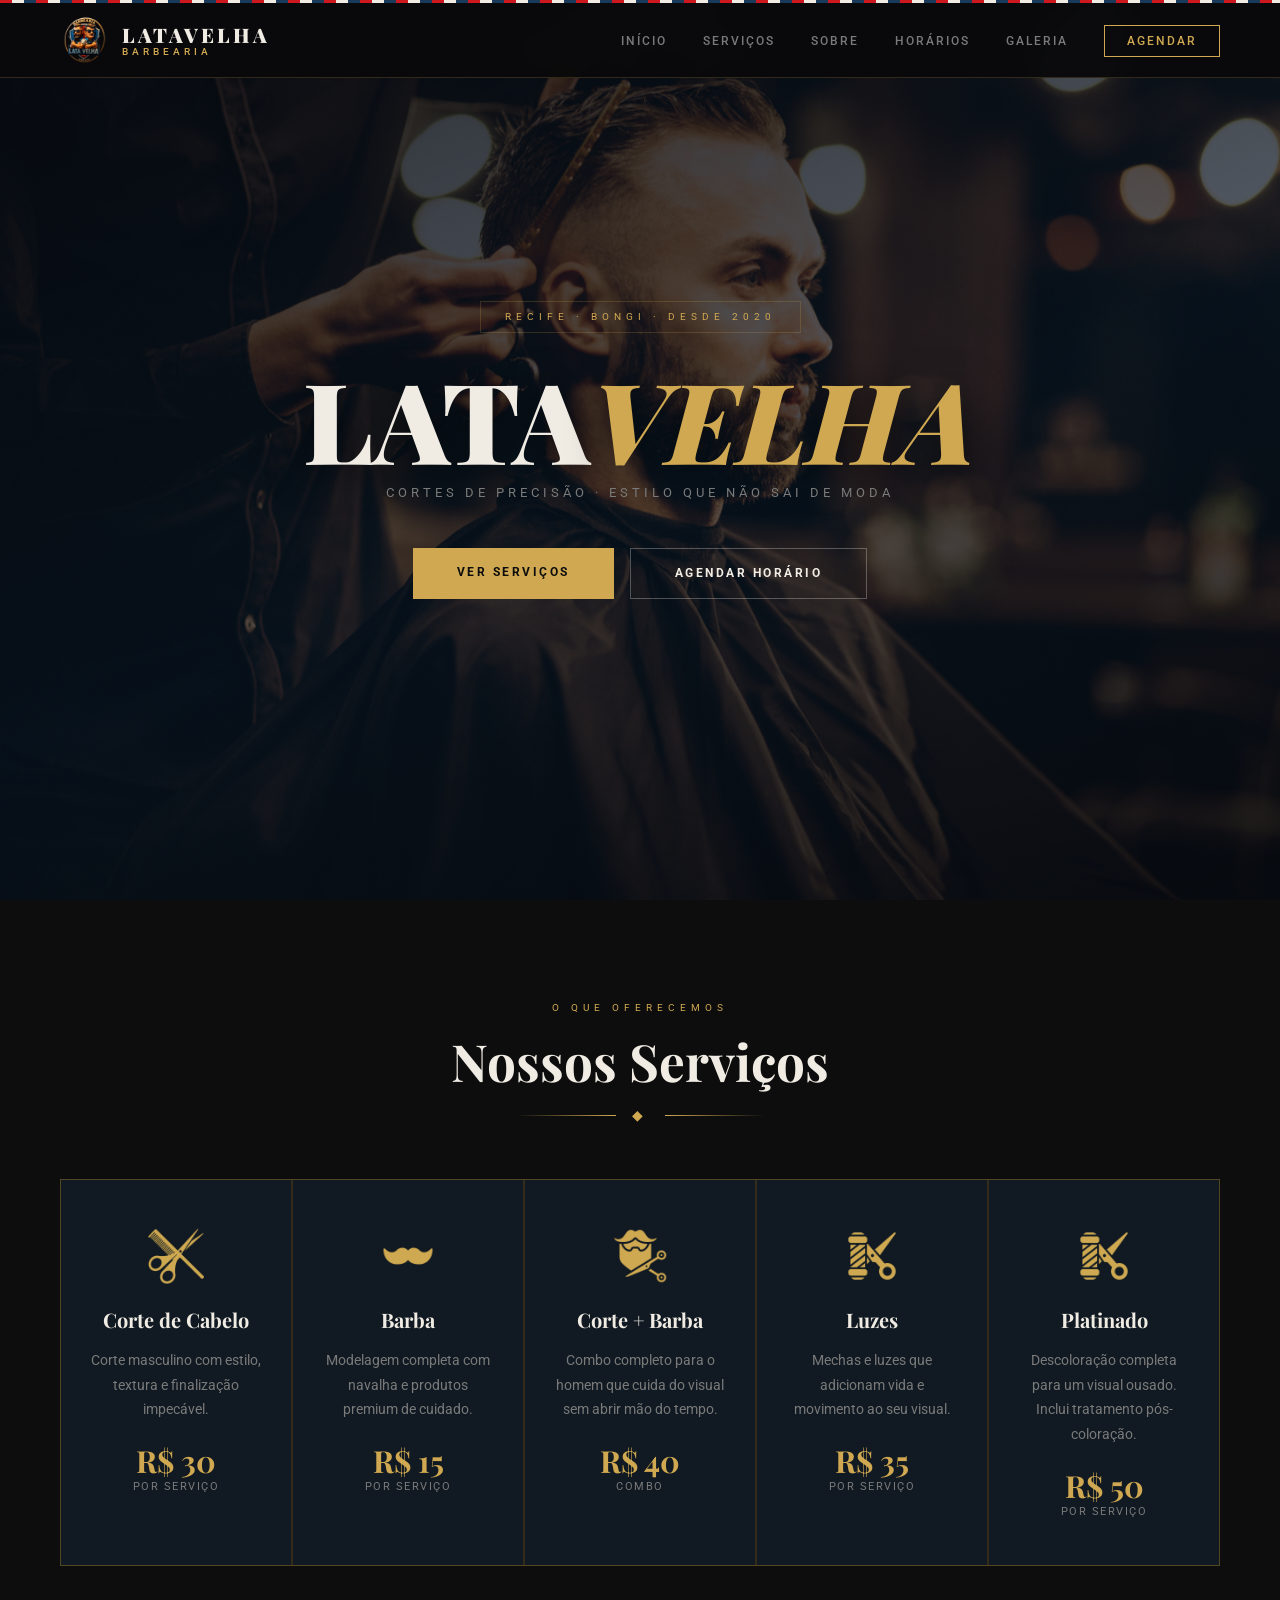
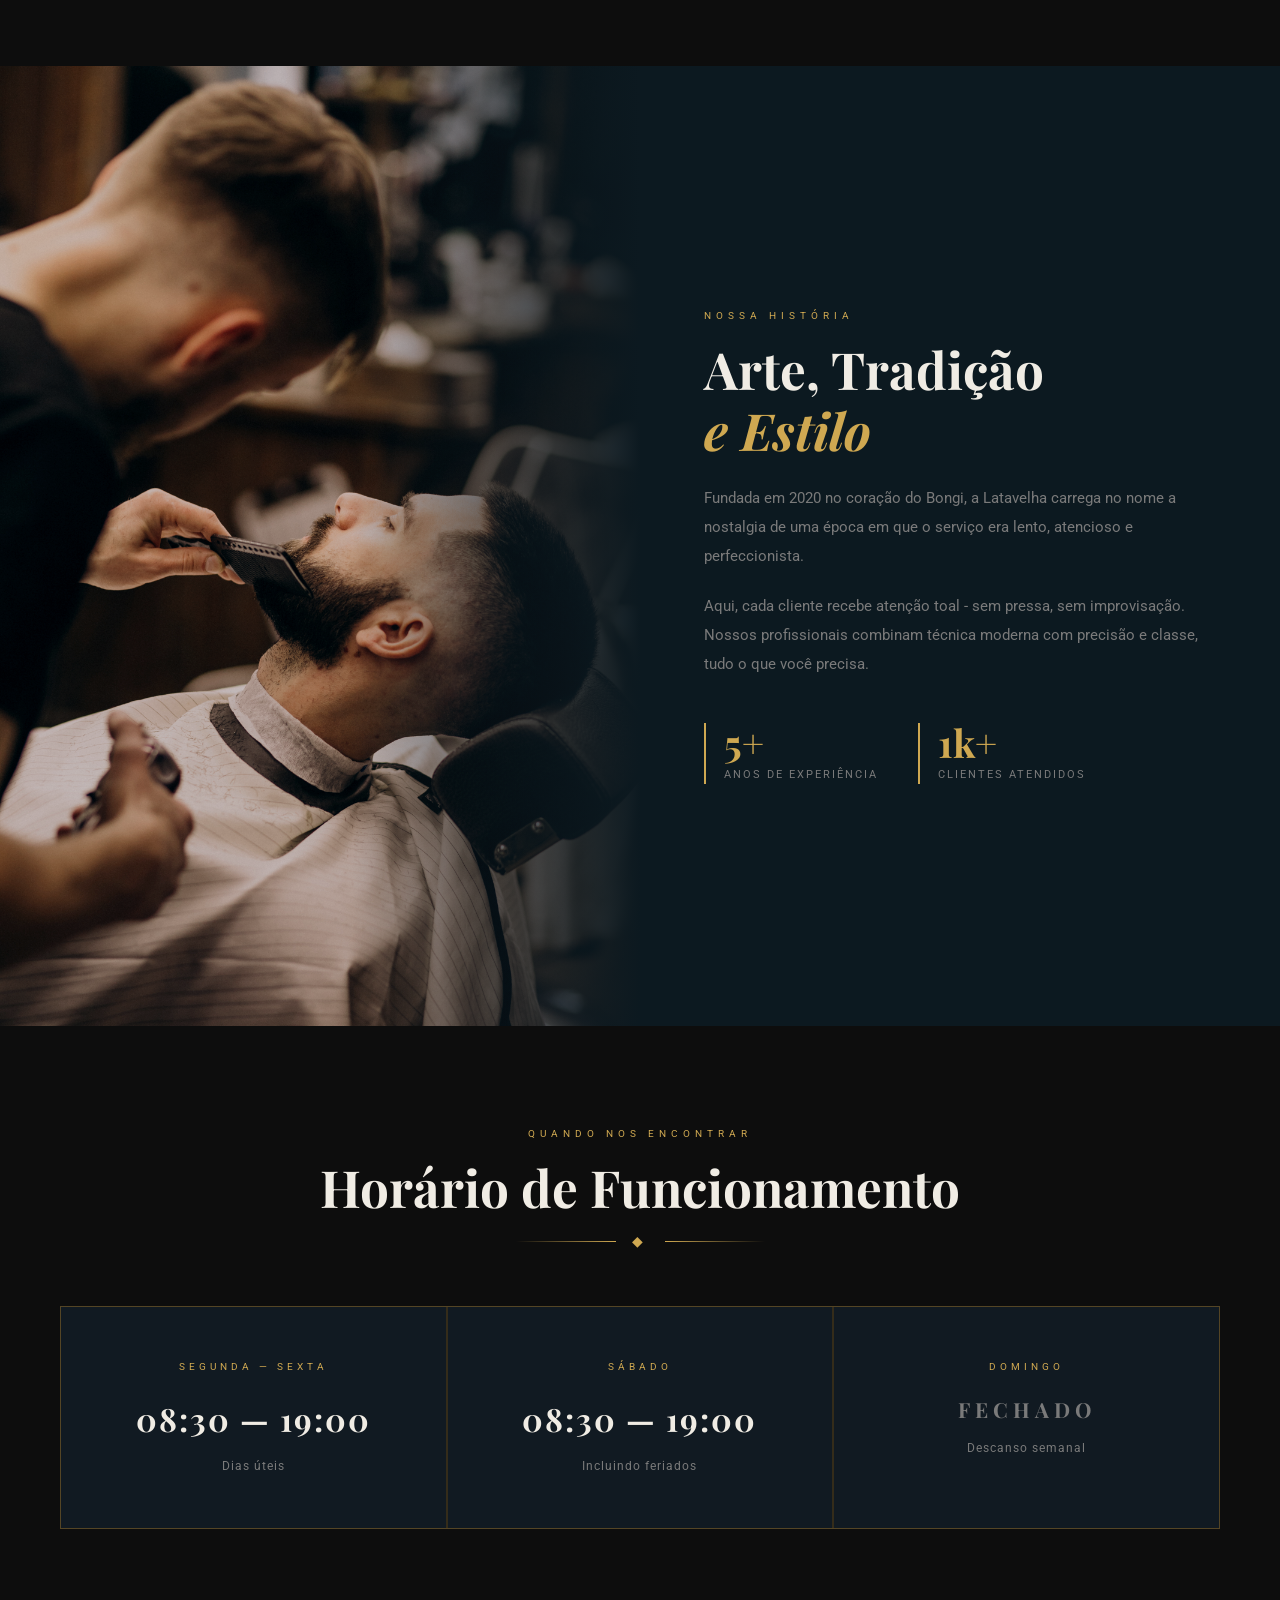
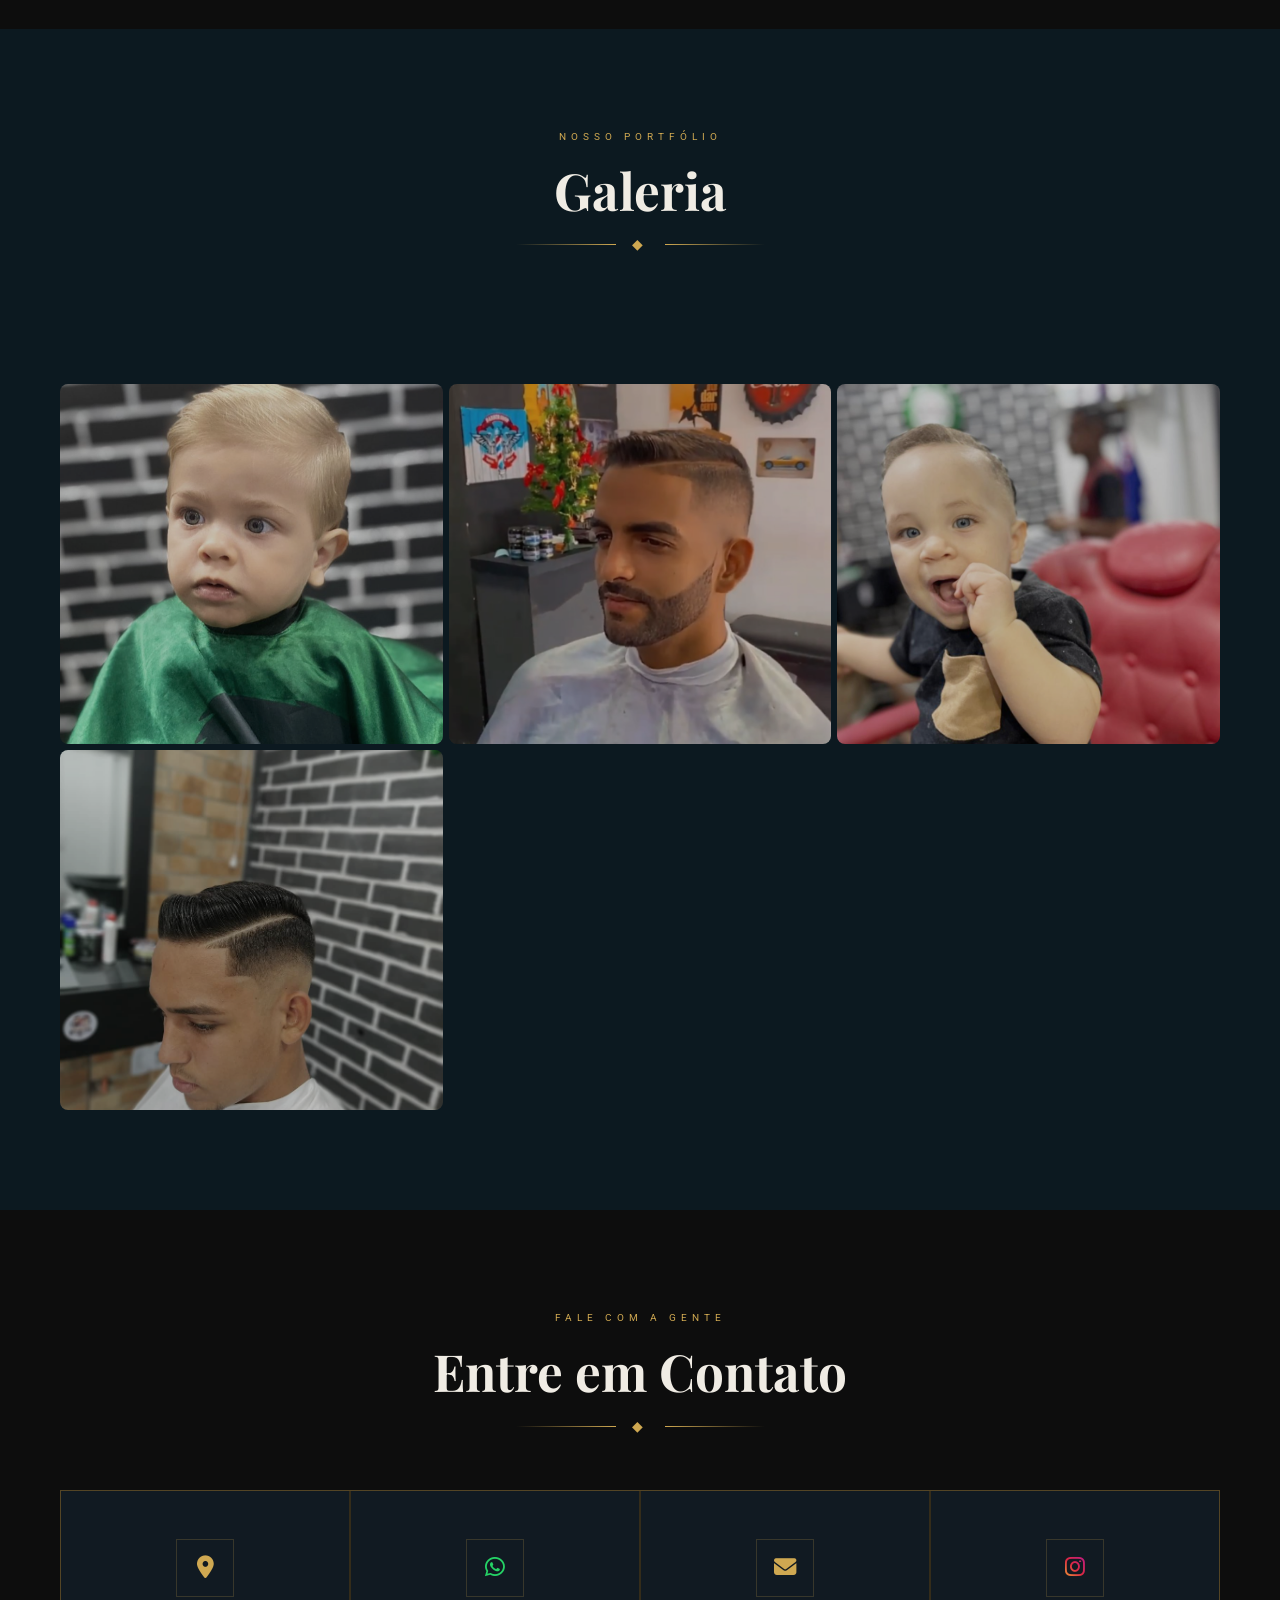
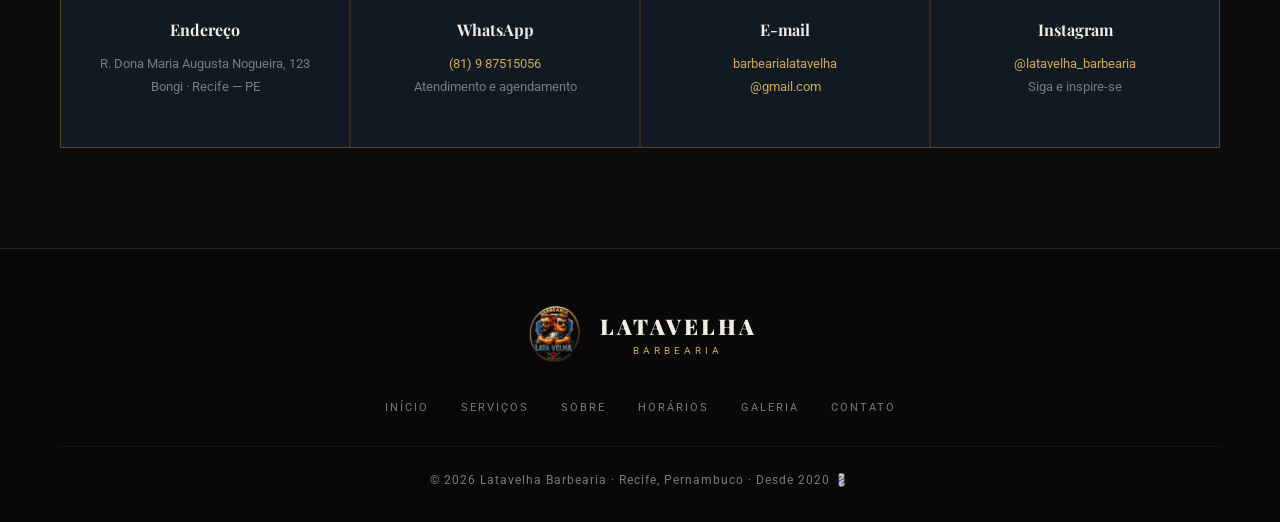
==== commit bb65275c: "update" ====
--- a/index.htm
+++ b/index.htm
@@ -7,6 +7,7 @@
   <link rel="preconnect" href="https://fonts.googleapis.com">
   <link rel="preconnect" href="https://fonts.gstatic.com" crossorigin>
   <link href="https://fonts.googleapis.com/css2?family=Playfair+Display:ital,wght@0,400;0,700;0,900;1,400&family=Roboto:wght@300;400;500;700&display=swap" rel="stylesheet">
+  <link rel="stylesheet" href="https://cdnjs.cloudflare.com/ajax/libs/font-awesome/6.5.1/css/all.min.css" integrity="sha512-DTOQO9RWCH3ppGqcWaEA1BIZOC6xxalwEsw9c2QQeAIftl+Vegovlnee1c9QX4TctnWMn13TZye+giMm8e2LwA==" crossorigin="anonymous" referrerpolicy="no-referrer">
   <link rel="stylesheet" href="style.css">
 </head>
 <body>
@@ -28,7 +29,7 @@
         <li><a href="#sobre">Sobre</a></li>
         <li><a href="#horarios">Horários</a></li>
         <li><a href="#galeria">Galeria</a></li>
-        <li><a href="#contato" class="nav-cta">Agendar</a></li>
+        <li><a href="https://wa.me/5587981515056?text=Ol%C3%A1%2C%20gostaria%20de%20agendar%20um%20hor%C3%A1rio%20na%20Latavelha%20Barbearia!" target="_blank" class="nav-cta">Agendar</a></li>
       </ul>
     </div>
   </nav>
@@ -47,7 +48,7 @@
       <p class="hero-tagline">Cortes de precisão · Estilo que não sai de moda</p>
       <div class="hero-actions">
         <a href="#servicos" class="btn btn-primary">Ver Serviços</a>
-        <a href="#contato" class="btn btn-outline">Agendar Horário</a>
+        <a href="https://wa.me/5587981515056?text=Ol%C3%A1%2C%20gostaria%20de%20agendar%20um%20hor%C3%A1rio%20na%20Latavelha%20Barbearia!" target="_blank" class="btn btn-outline">Agendar Horário</a>
       </div>
     </div>
   </section>
@@ -61,35 +62,35 @@
 
       <div class="services-grid">
         <div class="service-card reveal">
-          <span class="service-icon">✂️</span>
+          <span class="service-icon"><img src="images/iconCorteTesoura.webp" alt="Ícone corte de cabelo"></span>
           <h3>Corte de Cabelo</h3>
           <p>Corte masculino com estilo, textura e finalização impecável.</p>
           <div class="price">R$ 30<small>por serviço</small></div>
         </div>
 
         <div class="service-card reveal">
-          <span class="service-icon">🪒</span>
+          <span class="service-icon"><img src="images/IconBigode.webp" alt="Ícone barba"></span>
           <h3>Barba</h3>
           <p>Modelagem completa com navalha e produtos premium de cuidado.</p>
           <div class="price">R$ 15<small>por serviço</small></div>
         </div>
 
         <div class="service-card reveal">
-          <span class="service-icon">💈</span>
+          <span class="service-icon"><img src="images/IconcorteBarba.webp" alt="Ícone corte e barba"></span>
           <h3>Corte + Barba</h3>
           <p>Combo completo para o homem que cuida do visual sem abrir mão do tempo.</p>
           <div class="price">R$ 40<small>combo</small></div>
         </div>
 
         <div class="service-card reveal">
-          <span class="service-icon">✨</span>
+          <span class="service-icon"><img src="images/iconCorte.webp" alt="Ícone luzes"></span>
           <h3>Luzes</h3>
           <p>Mechas e luzes que adicionam vida e movimento ao seu visual.</p>
           <div class="price">R$ 35<small>por serviço</small></div>
         </div>
 
         <div class="service-card reveal">
-          <span class="service-icon">⚪</span>
+          <span class="service-icon"><img src="images/iconCorte.webp" alt="Ícone platinado"></span>
           <h3>Platinado</h3>
           <p>Descoloração completa para um visual ousado. Inclui tratamento pós-coloração.</p>
           <div class="price">R$ 50<small>por serviço</small></div>
@@ -108,7 +109,7 @@
         <span class="section-label">Nossa história</span>
         <h2 class="section-title">Arte, Tradição<br><em style="color: var(--gold); font-style: italic;">e Estilo</em></h2>
         <p>Fundada em 2020 no coração do Bongi, a Latavelha carrega no nome a nostalgia de uma época em que o serviço era lento, atencioso e perfeccionista.</p>
-        <p>Aqui, cada cliente recebe atenção total — sem pressa, sem improvisação. Nossos profissionais combinam técnica moderna com a precisão clássica das barbearias dos anos 50.</p>
+        <p>Aqui, cada cliente recebe atenção toal - sem pressa, sem improvisação. Nossos profissionais combinam técnica moderna com precisão e classe, tudo o que você precisa.</p>
         <div class="about-stat">
           <div class="stat-item">
             <div class="stat-number">5+</div>
@@ -221,22 +222,22 @@
 
       <div class="contact-grid reveal">
         <div class="contact-card">
-          <div class="contact-icon">📍</div>
+          <div class="contact-icon"><i class="fa-solid fa-location-dot"></i></div>
           <h4>Endereço</h4>
           <p>R. Dona Maria Augusta Nogueira, 123<br>Bongi · Recife — PE</p>
         </div>
         <div class="contact-card">
-          <div class="contact-icon">📞</div>
+          <div class="contact-icon"><i class="fa-brands fa-whatsapp"></i></div>
           <h4>WhatsApp</h4>
-          <p><a href="https://wa.me/5581981515056">(81) 9 81515056</a><br>Atendimento e agendamento</p>
+          <p><a href="https://wa.me/5587981515056">(81) 9 87515056</a><br>Atendimento e agendamento</p>
         </div>
         <div class="contact-card">
-          <div class="contact-icon">📧</div>
+          <div class="contact-icon"><i class="fa-solid fa-envelope"></i></div>
           <h4>E-mail</h4>
           <p><a href="mailto:barbearialatavelha@gmail.com">barbearialatavelha<br>@gmail.com</a></p>
         </div>
         <div class="contact-card">
-          <div class="contact-icon">📱</div>
+          <div class="contact-icon"><i class="fa-brands fa-instagram"></i></div>
           <h4>Instagram</h4>
           <p><a href="https://instagram.com/latavelha_barbearia" target="_blank">@latavelha_barbearia</a><br>Siga e inspire-se</p>
         </div>
--- a/style.css
+++ b/style.css
@@ -550,12 +550,33 @@
 .service-icon {
   font-size: 2.2rem;
   margin-bottom: 20px;
-  display: block;
+  display: flex;
+  align-items: center;
+  justify-content: center;
+  color: var(--gold);
   transition: transform var(--transition);
 }
 
-.service-card:hover .service-icon {
+.service-icon img {
+  width: 56px;
+  height: 56px;
+  object-fit: contain;
+  transition: transform var(--transition), filter var(--transition);
+  filter: drop-shadow(0 0 0 transparent);
+}
+
+.service-card:hover .service-icon img {
   transform: translateY(-4px) scale(1.12);
+  filter: drop-shadow(0 4px 12px var(--gold-glow));
+}
+
+.service-icon i {
+  display: inline-block;
+  transition: transform var(--transition), color var(--transition);
+}
+
+.service-card:hover .service-icon i {
+  color: var(--gold-light);
 }
 
 .service-card h3 {
@@ -970,12 +991,38 @@
   justify-content: center;
   margin: 0 auto 20px;
   font-size: 1.4rem;
+  color: var(--gold);
   transition: all var(--transition);
+}
+
+.contact-icon i {
+  transition: color var(--transition), transform var(--transition);
 }
 
 .contact-card:hover .contact-icon {
   border-color: var(--gold);
   background: rgba(207, 168, 81, 0.07);
+}
+
+.contact-card:hover .contact-icon i {
+  transform: scale(1.15);
+}
+
+/* WhatsApp brand color */
+.contact-icon .fa-whatsapp {
+  color: #25D366;
+}
+
+.contact-card:hover .contact-icon .fa-whatsapp {
+  color: #2be47a;
+}
+
+/* Instagram brand color */
+.contact-icon .fa-instagram {
+  background: linear-gradient(45deg, #f09433, #e6683c, #dc2743, #cc2366, #bc1888);
+  -webkit-background-clip: text;
+  -webkit-text-fill-color: transparent;
+  background-clip: text;
 }
 
 .contact-card h4 {
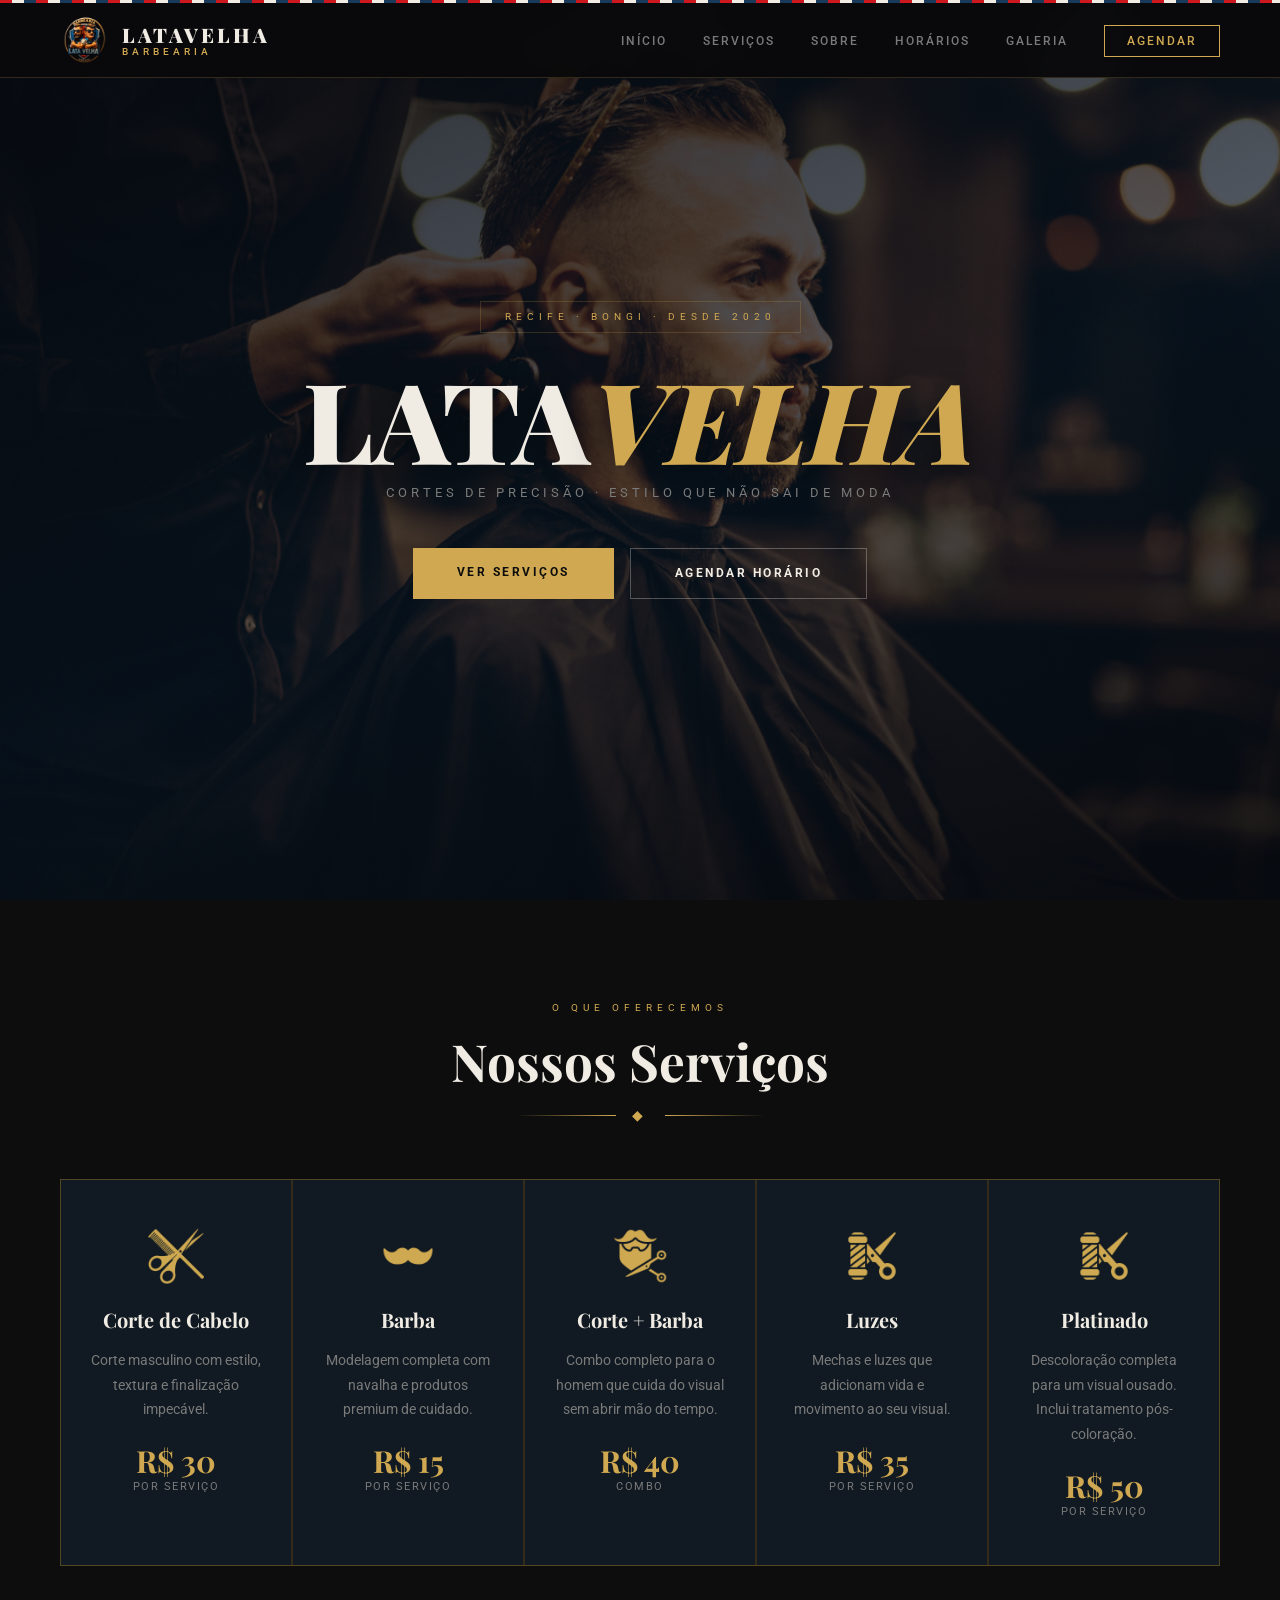
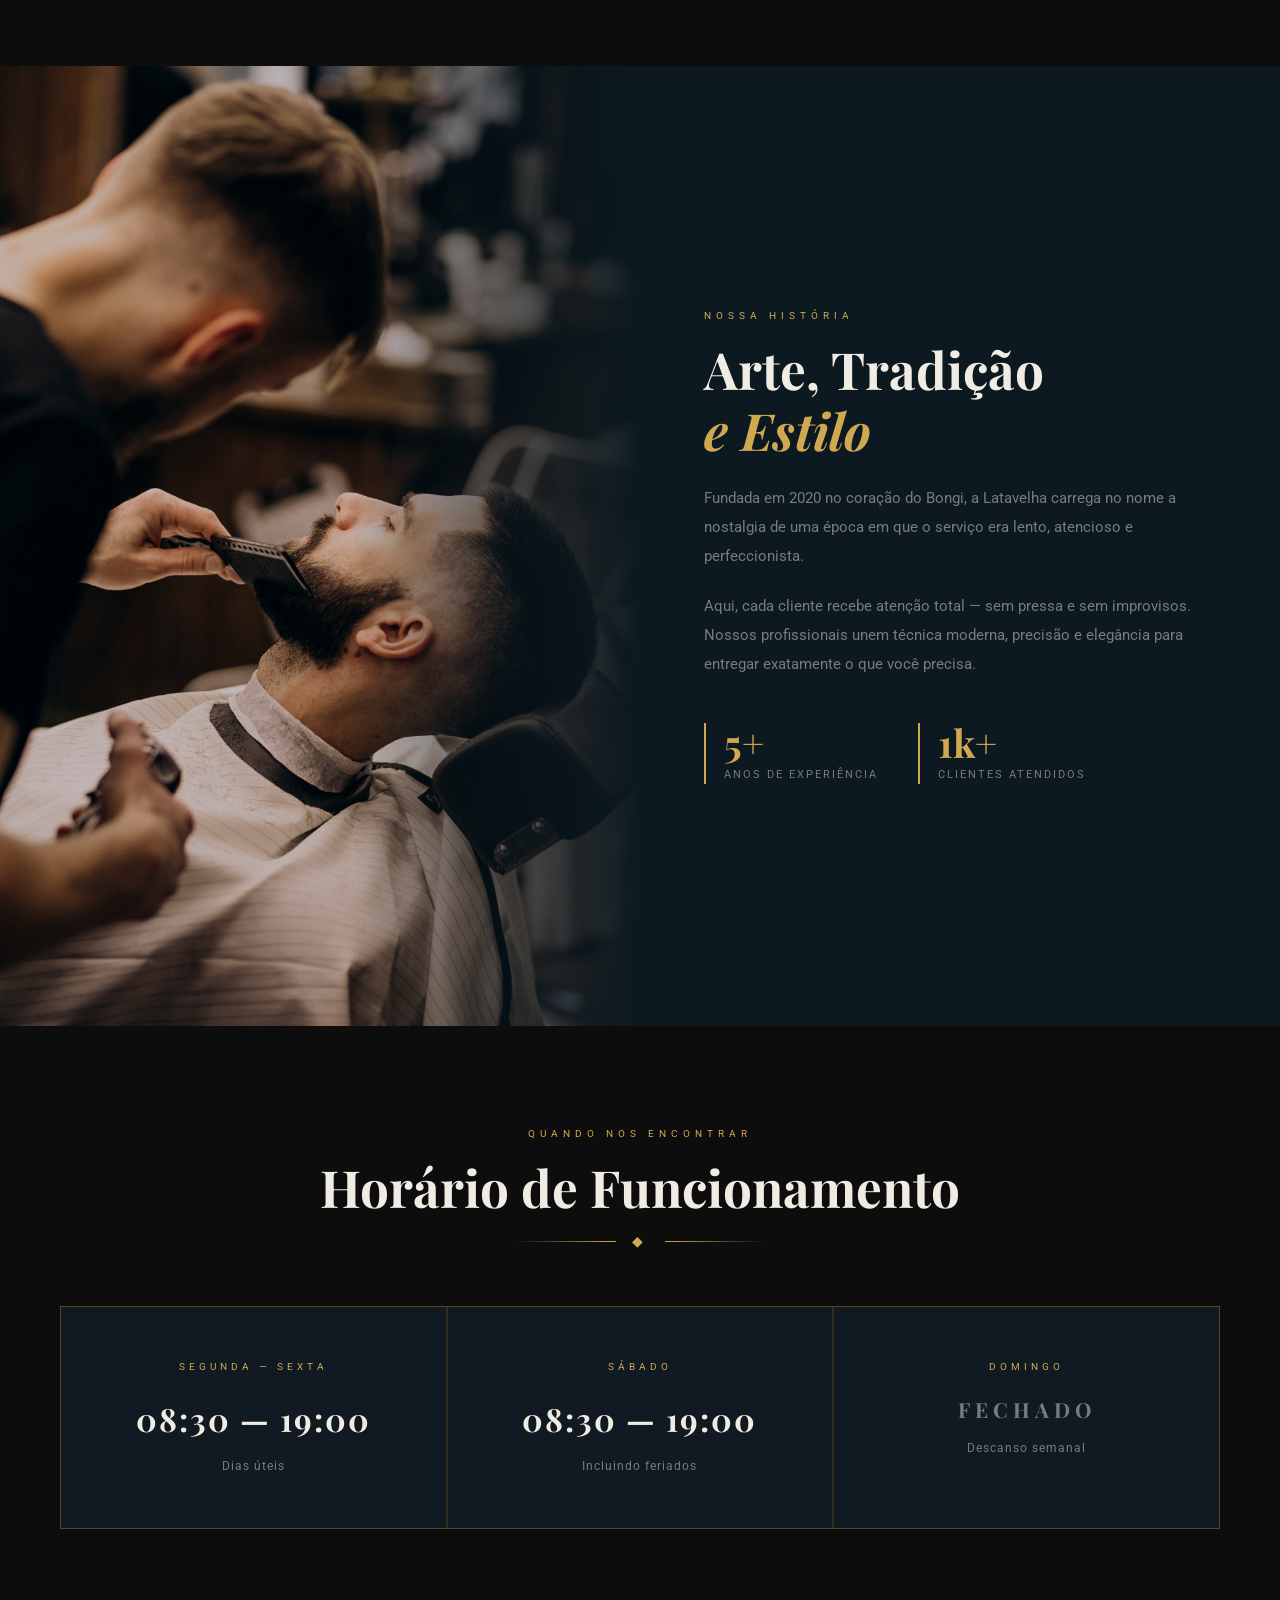
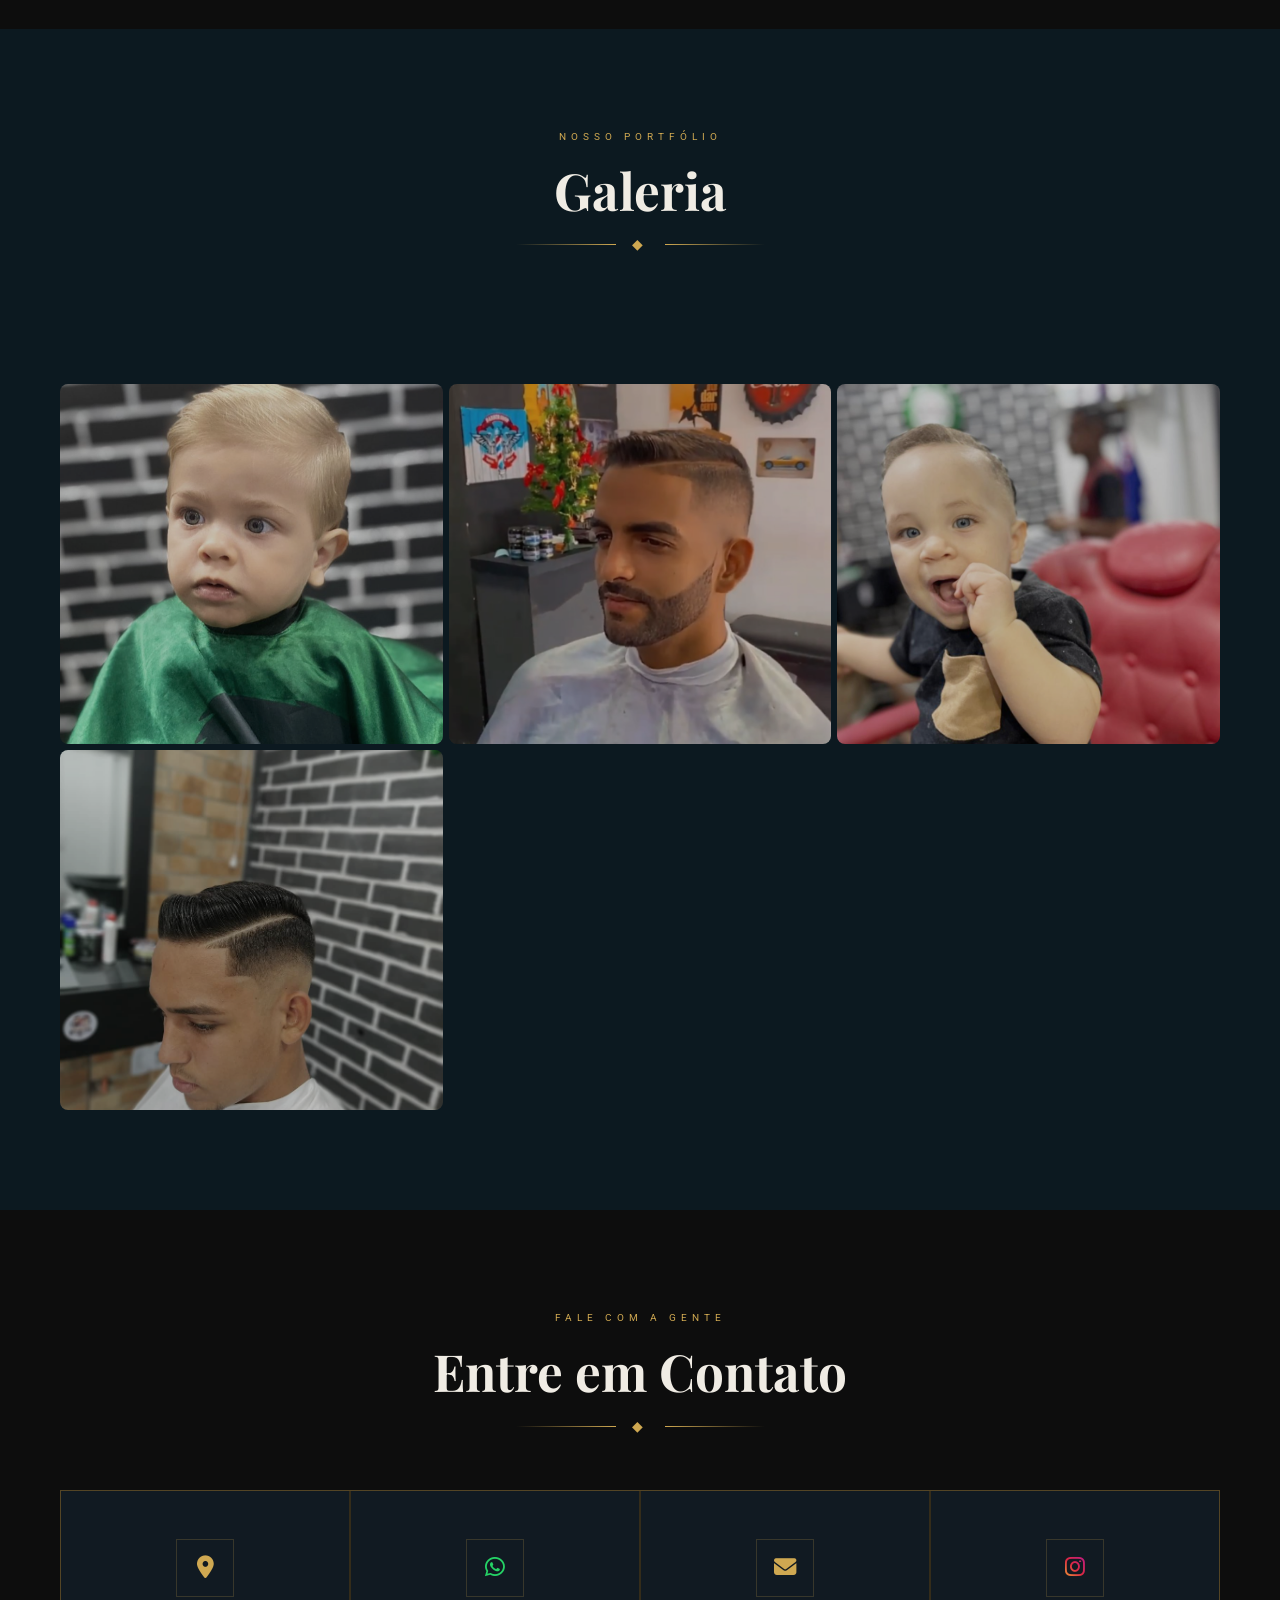
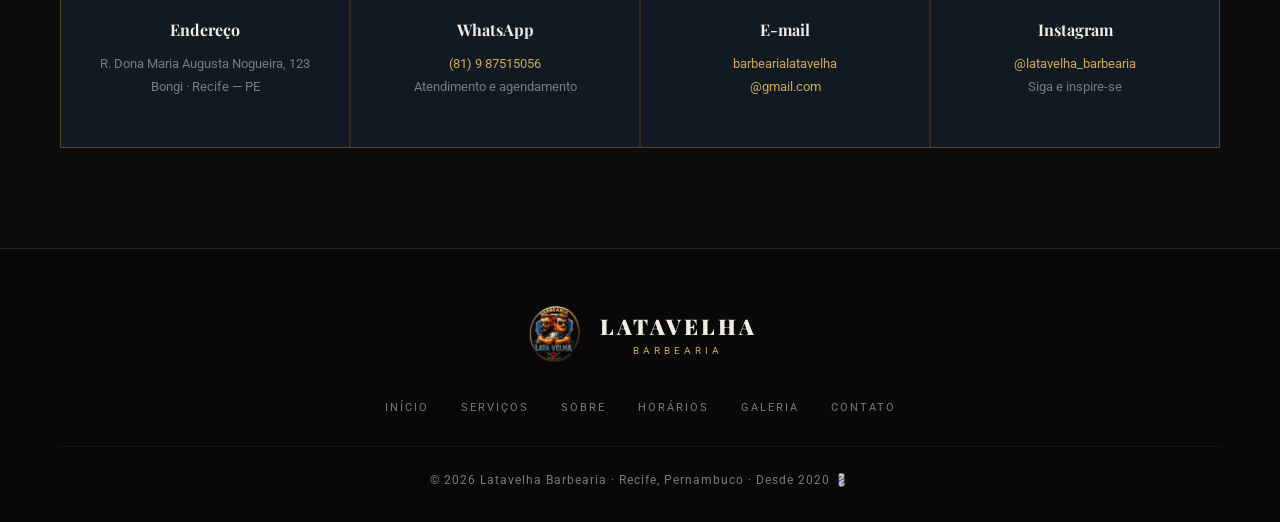
==== commit 7f387476: "Update index.htm" ====
--- a/index.htm
+++ b/index.htm
@@ -1,15 +1,21 @@
 <!DOCTYPE html>
 <html lang="pt-BR">
+
 <head>
   <meta charset="UTF-8">
   <meta name="viewport" content="width=device-width, initial-scale=1.0">
   <title>Latavelha Barbearia — Recife</title>
   <link rel="preconnect" href="https://fonts.googleapis.com">
   <link rel="preconnect" href="https://fonts.gstatic.com" crossorigin>
-  <link href="https://fonts.googleapis.com/css2?family=Playfair+Display:ital,wght@0,400;0,700;0,900;1,400&family=Roboto:wght@300;400;500;700&display=swap" rel="stylesheet">
-  <link rel="stylesheet" href="https://cdnjs.cloudflare.com/ajax/libs/font-awesome/6.5.1/css/all.min.css" integrity="sha512-DTOQO9RWCH3ppGqcWaEA1BIZOC6xxalwEsw9c2QQeAIftl+Vegovlnee1c9QX4TctnWMn13TZye+giMm8e2LwA==" crossorigin="anonymous" referrerpolicy="no-referrer">
+  <link
+    href="https://fonts.googleapis.com/css2?family=Playfair+Display:ital,wght@0,400;0,700;0,900;1,400&family=Roboto:wght@300;400;500;700&display=swap"
+    rel="stylesheet">
+  <link rel="stylesheet" href="https://cdnjs.cloudflare.com/ajax/libs/font-awesome/6.5.1/css/all.min.css"
+    integrity="sha512-DTOQO9RWCH3ppGqcWaEA1BIZOC6xxalwEsw9c2QQeAIftl+Vegovlnee1c9QX4TctnWMn13TZye+giMm8e2LwA=="
+    crossorigin="anonymous" referrerpolicy="no-referrer">
   <link rel="stylesheet" href="style.css">
 </head>
+
 <body>
 
   <!-- NAVBAR -->
@@ -29,7 +35,9 @@
         <li><a href="#sobre">Sobre</a></li>
         <li><a href="#horarios">Horários</a></li>
         <li><a href="#galeria">Galeria</a></li>
-        <li><a href="https://wa.me/5587981515056?text=Ol%C3%A1%2C%20gostaria%20de%20agendar%20um%20hor%C3%A1rio%20na%20Latavelha%20Barbearia!" target="_blank" class="nav-cta">Agendar</a></li>
+        <li><a
+            href="https://wa.me/5581987515056?text=Ol%C3%A1%2C%20gostaria%20de%20agendar%20um%20hor%C3%A1rio%20na%20Latavelha%20Barbearia!"
+            target="_blank" class="nav-cta">Agendar</a></li>
       </ul>
     </div>
   </nav>
@@ -48,7 +56,8 @@
       <p class="hero-tagline">Cortes de precisão · Estilo que não sai de moda</p>
       <div class="hero-actions">
         <a href="#servicos" class="btn btn-primary">Ver Serviços</a>
-        <a href="https://wa.me/5587981515056?text=Ol%C3%A1%2C%20gostaria%20de%20agendar%20um%20hor%C3%A1rio%20na%20Latavelha%20Barbearia!" target="_blank" class="btn btn-outline">Agendar Horário</a>
+        <a href="https://wa.me/5581987515056?text=Ol%C3%A1%2C%20gostaria%20de%20agendar%20um%20hor%C3%A1rio%20na%20Latavelha%20Barbearia!"
+          target="_blank" class="btn btn-outline">Agendar Horário</a>
       </div>
     </div>
   </section>
@@ -107,9 +116,12 @@
       </div>
       <div class="about-content reveal">
         <span class="section-label">Nossa história</span>
-        <h2 class="section-title">Arte, Tradição<br><em style="color: var(--gold); font-style: italic;">e Estilo</em></h2>
-        <p>Fundada em 2020 no coração do Bongi, a Latavelha carrega no nome a nostalgia de uma época em que o serviço era lento, atencioso e perfeccionista.</p>
-        <p>Aqui, cada cliente recebe atenção toal - sem pressa, sem improvisação. Nossos profissionais combinam técnica moderna com precisão e classe, tudo o que você precisa.</p>
+        <h2 class="section-title">Arte, Tradição<br><em style="color: var(--gold); font-style: italic;">e Estilo</em>
+        </h2>
+        <p>Fundada em 2020 no coração do Bongi, a Latavelha carrega no nome a nostalgia de uma época em que o serviço
+          era lento, atencioso e perfeccionista.</p>
+        <p>Aqui, cada cliente recebe atenção total — sem pressa e sem improvisos. Nossos profissionais unem técnica
+          moderna, precisão e elegância para entregar exatamente o que você precisa.</p>
         <div class="about-stat">
           <div class="stat-item">
             <div class="stat-number">5+</div>
@@ -229,7 +241,7 @@
         <div class="contact-card">
           <div class="contact-icon"><i class="fa-brands fa-whatsapp"></i></div>
           <h4>WhatsApp</h4>
-          <p><a href="https://wa.me/5587981515056">(81) 9 87515056</a><br>Atendimento e agendamento</p>
+          <p><a href="https://wa.me/5581987515056">(81) 9 87515056</a><br>Atendimento e agendamento</p>
         </div>
         <div class="contact-card">
           <div class="contact-icon"><i class="fa-solid fa-envelope"></i></div>
@@ -239,7 +251,8 @@
         <div class="contact-card">
           <div class="contact-icon"><i class="fa-brands fa-instagram"></i></div>
           <h4>Instagram</h4>
-          <p><a href="https://instagram.com/latavelha_barbearia" target="_blank">@latavelha_barbearia</a><br>Siga e inspire-se</p>
+          <p><a href="https://instagram.com/latavelha_barbearia" target="_blank">@latavelha_barbearia</a><br>Siga e
+            inspire-se</p>
         </div>
       </div>
     </div>
@@ -394,4 +407,5 @@
   </script>
 
 </body>
-</html>
+
+</html>
